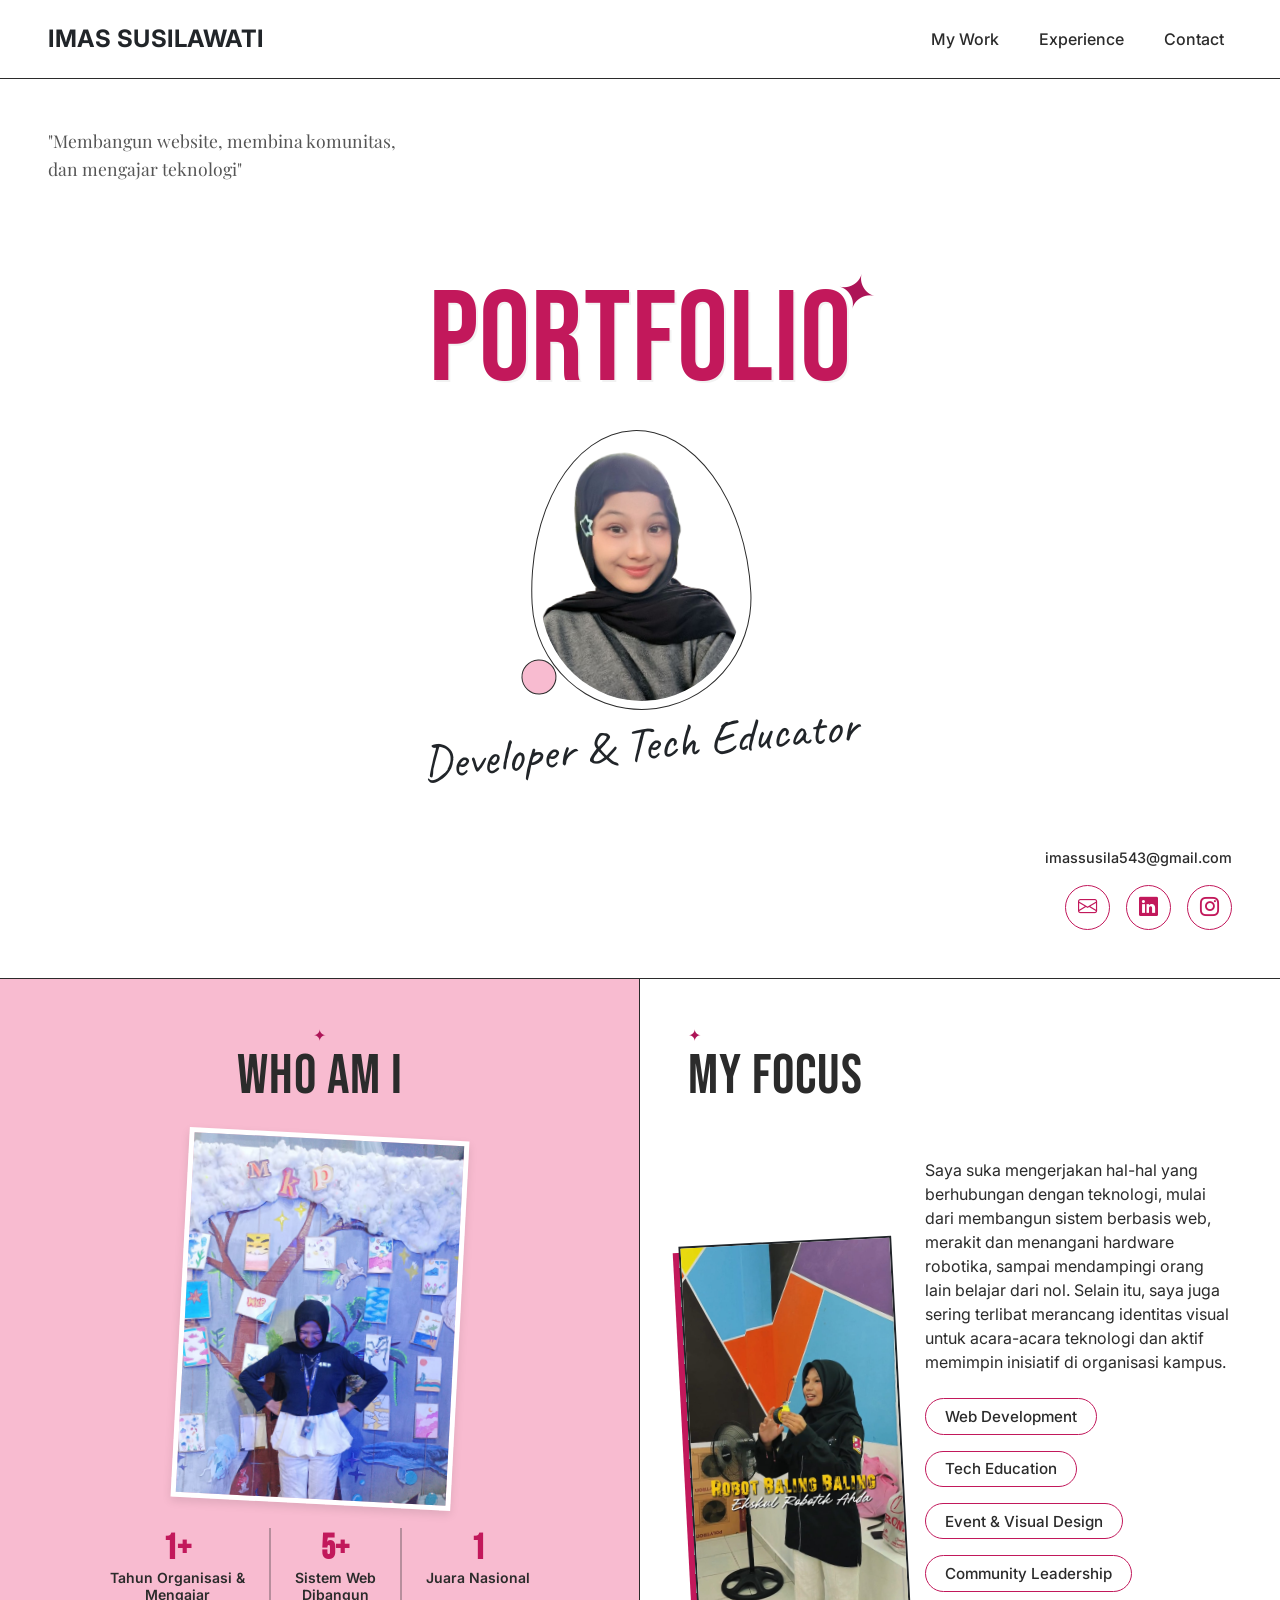
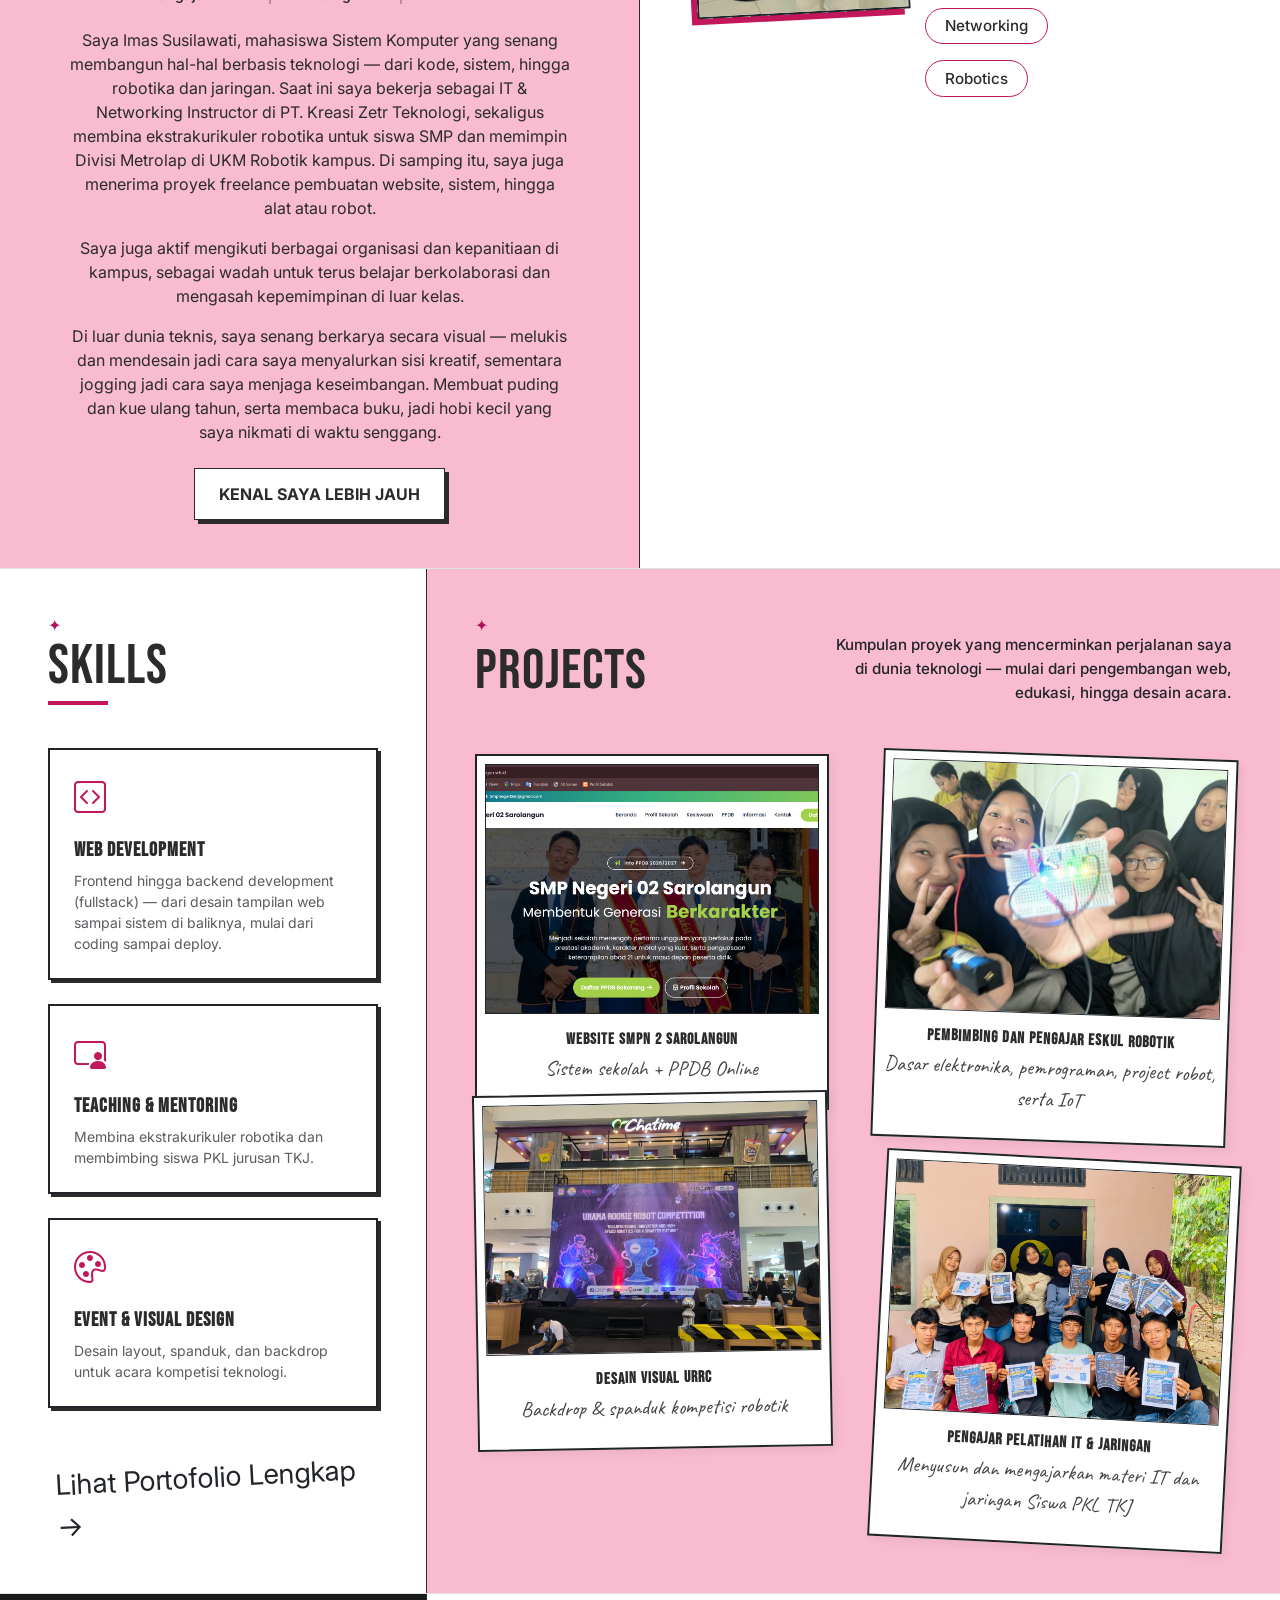
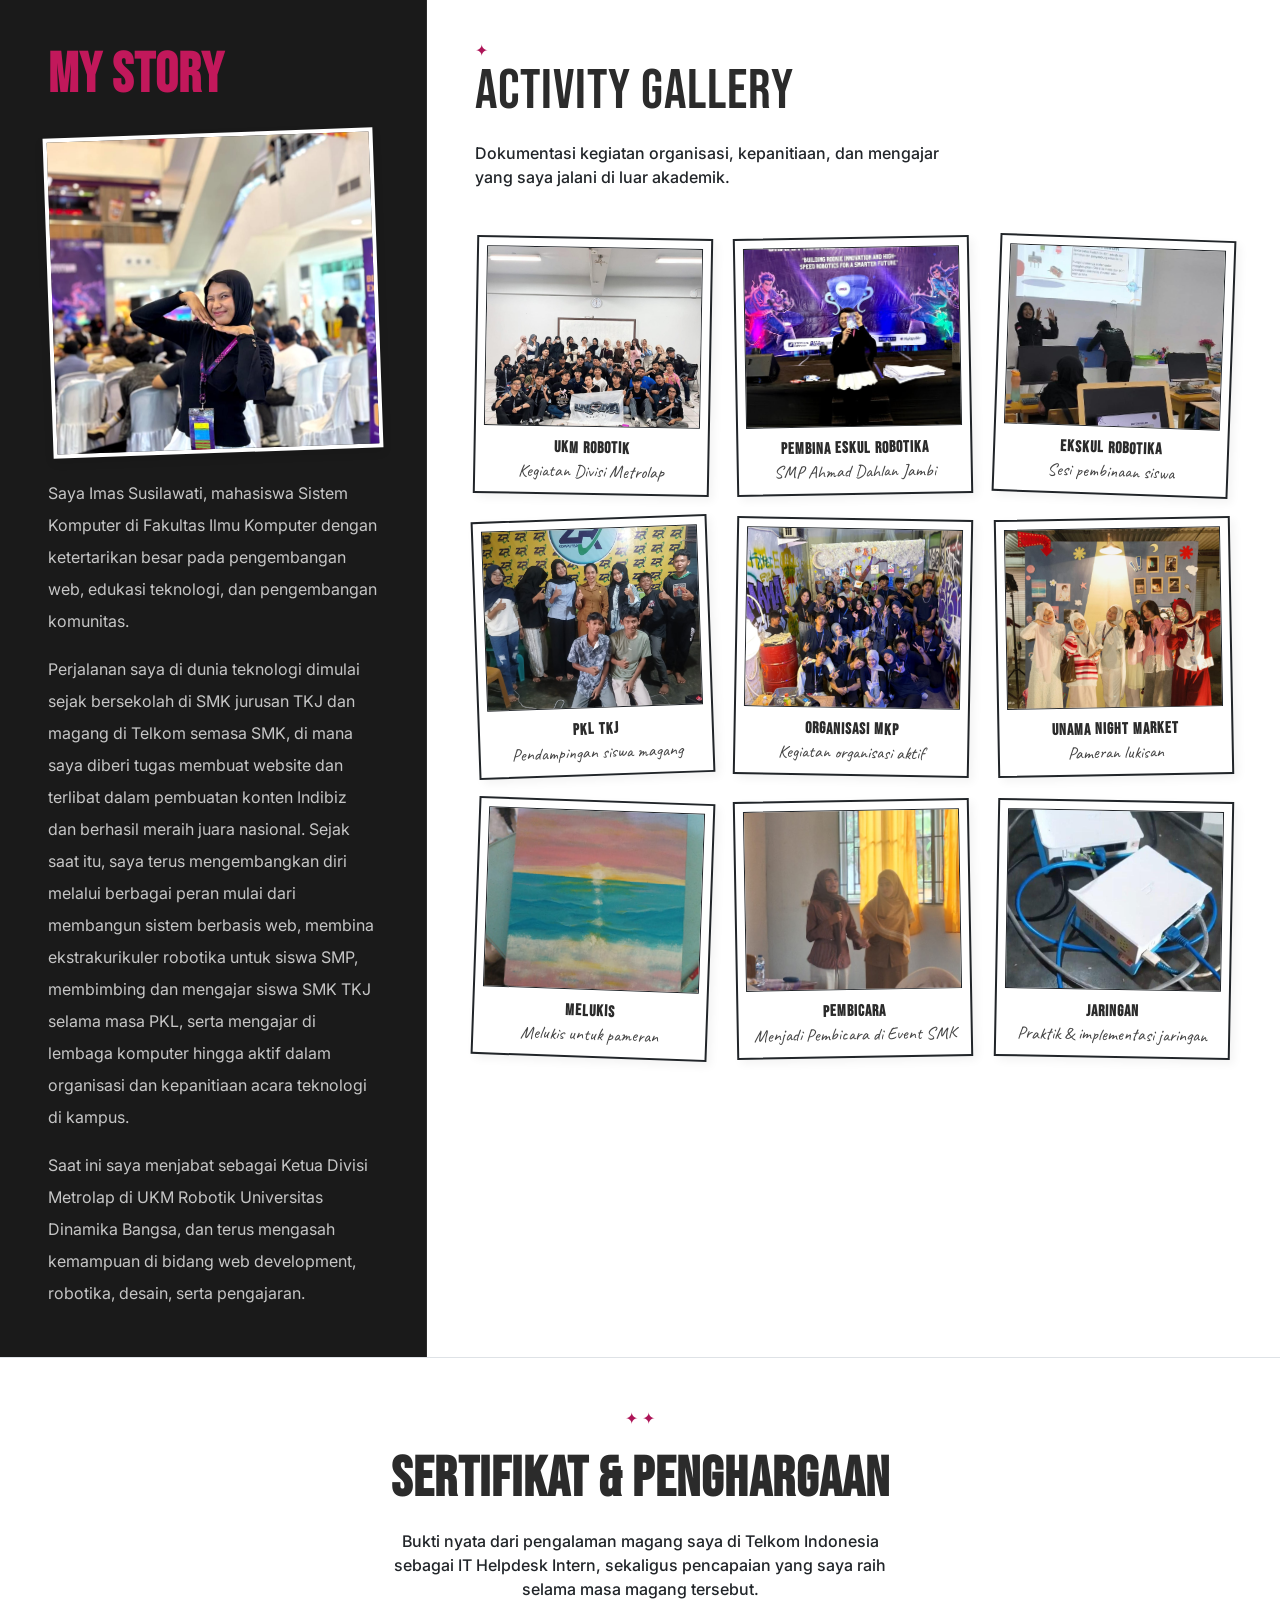
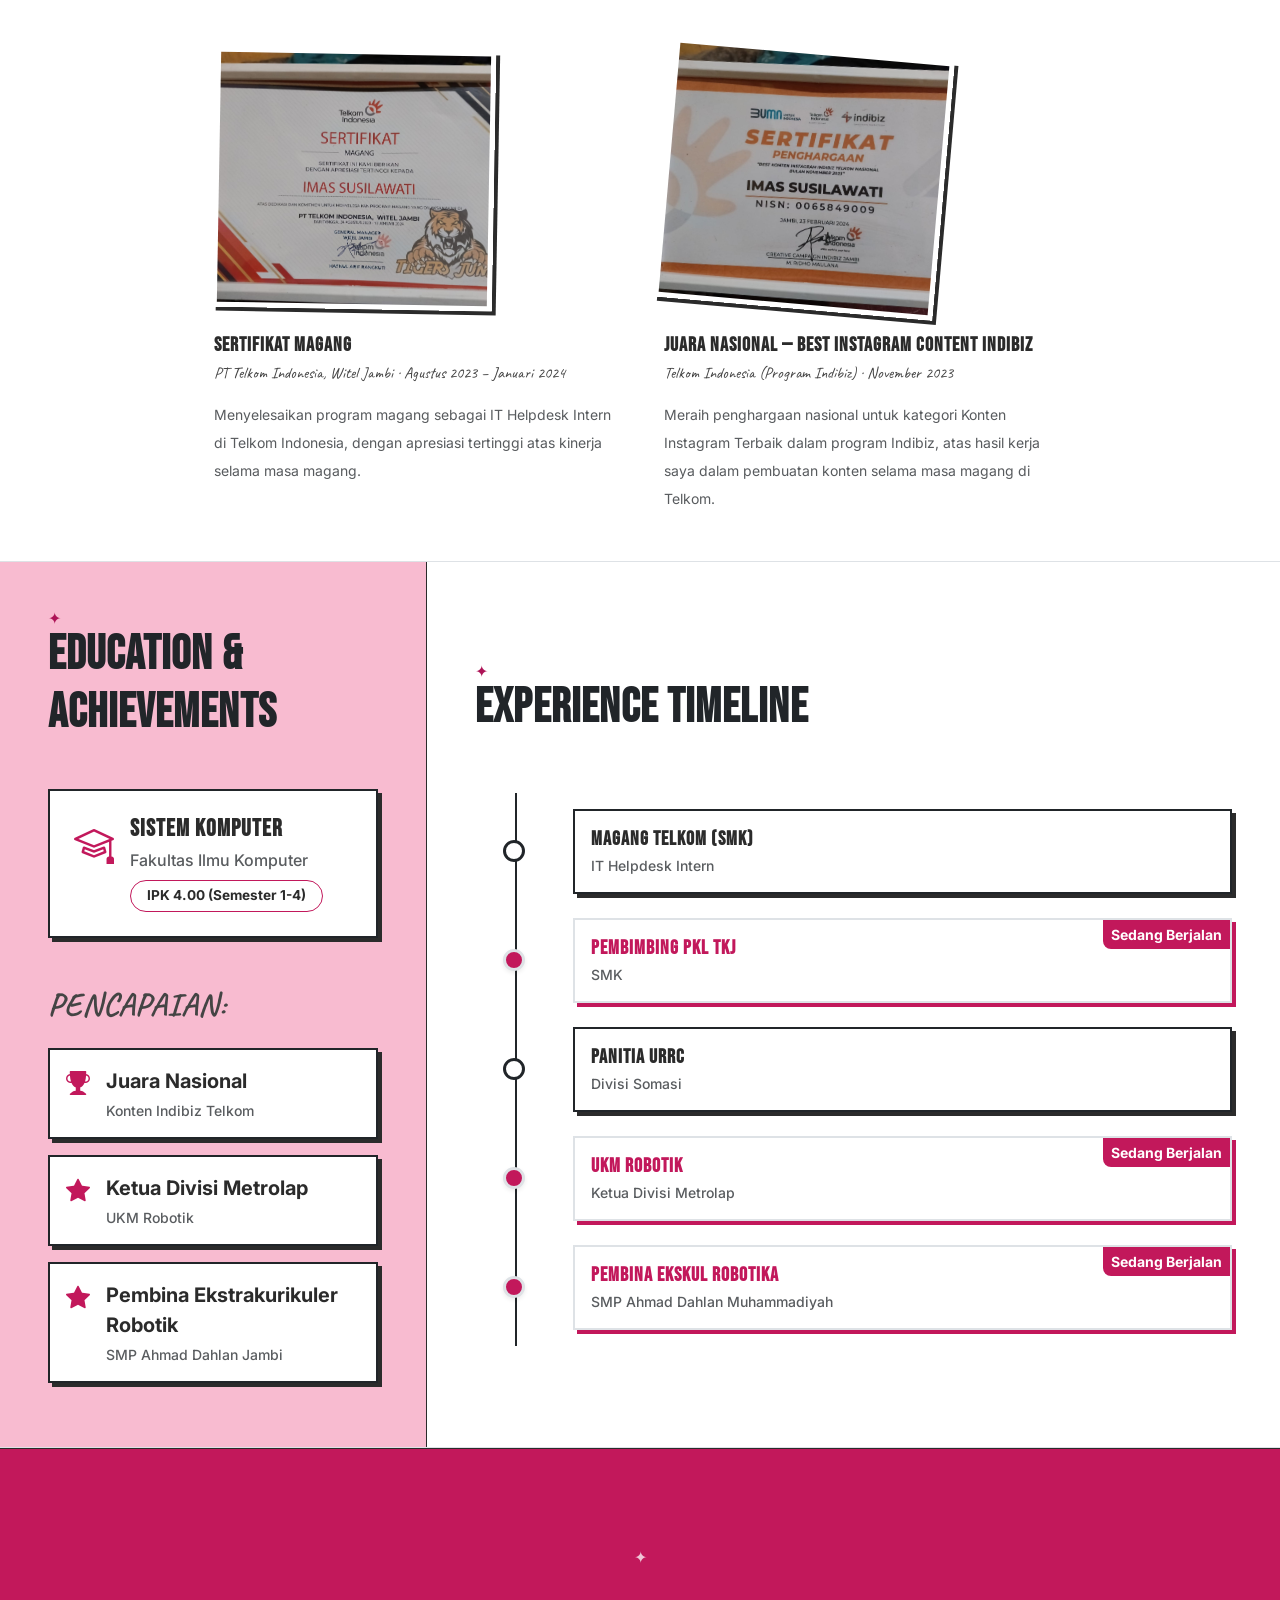
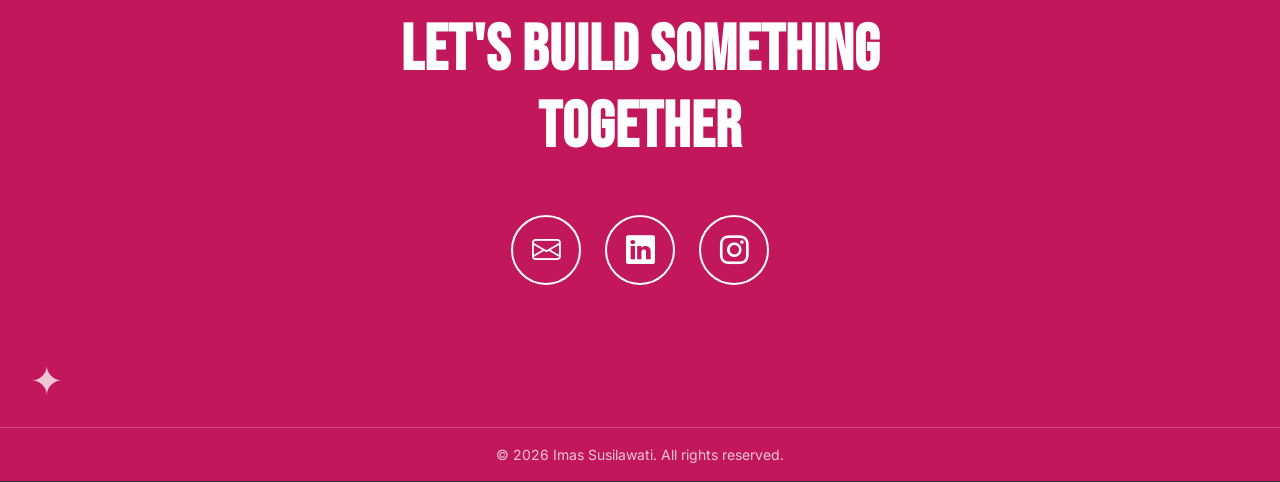
==== index.html @ d46ac74e "Move index.html to repo root for GitHub Pages" ====
<!DOCTYPE html>
<html lang="id">
<head>
    <meta charset="UTF-8">
    <meta name="viewport" content="width=device-width, initial-scale=1.0">
    <title>Imas Susilawati - Portfolio</title>
    <!-- Google Fonts -->
    <link rel="preconnect" href="https://fonts.googleapis.com">
    <link rel="preconnect" href="https://fonts.gstatic.com" crossorigin>
    <link href="https://fonts.googleapis.com/css2?family=Bebas+Neue&family=Inter:wght@400;500;600;700&family=Playfair+Display:ital@1&family=Caveat:wght@700&display=swap" rel="stylesheet">
    <!-- Bootstrap 5 CSS -->
    <link href="https://cdn.jsdelivr.net/npm/bootstrap@5.3.2/dist/css/bootstrap.min.css" rel="stylesheet">
    <!-- Bootstrap Icons -->
    <link rel="stylesheet" href="https://cdn.jsdelivr.net/npm/bootstrap-icons@1.11.1/font/bootstrap-icons.css">
    <!-- Custom CSS -->
    <link rel="stylesheet" href="css/style.css">
</head>
<body data-bs-spy="scroll" data-bs-target="#mainNavbar" data-bs-smooth-scroll="true" tabindex="0">

    <!-- Sticky Navbar -->
    <nav id="mainNavbar" class="navbar navbar-expand-lg sticky-top custom-navbar">
        <div class="container-fluid px-4 px-md-5">
            <a class="navbar-brand fw-bold text-dark fs-4" href="#">IMAS SUSILAWATI</a>
            <button class="navbar-toggler" type="button" data-bs-toggle="collapse" data-bs-target="#navbarNav" aria-controls="navbarNav" aria-expanded="false" aria-label="Toggle navigation">
                <span class="navbar-toggler-icon"></span>
            </button>
            <div class="collapse navbar-collapse" id="navbarNav">
                <ul class="navbar-nav ms-auto">
                    <li class="nav-item">
                        <a class="nav-link" href="#my-work">My Work</a>
                    </li>
                    <li class="nav-item">
                        <a class="nav-link" href="#experience">Experience</a>
                    </li>
                    <li class="nav-item">
                        <a class="nav-link" href="#contact">Contact</a>
                    </li>
                </ul>
            </div>
        </div>
    </nav>

    <!-- Hero Section -->
    <section id="hero" class="hero-section bg-white d-flex align-items-center justify-content-center position-relative min-vh-100">
        
        <!-- Top Left Tagline -->
        <div class="position-absolute top-0 start-0 p-4 p-md-5 hero-tagline-container">
            <p class="hero-tagline text-muted m-0">"Membangun website, membina komunitas,<br>dan mengajar teknologi"</p>
        </div>
        
        <!-- Center Content -->
        <div class="container text-center hero-center-content z-2">
            <div class="position-relative d-inline-block">
                <h1 class="hero-title mb-0">PORTFOLIO</h1>
                <span class="spark-decoration title-spark">✦</span>
            </div>
            
            <div class="profile-wrapper mt-4 mb-2 mx-auto position-relative">
                <img src="images/profil.png" alt="Imas Susilawati" class="profile-img">
                <!-- Small decoration around photo -->
                <div class="profile-decoration"></div>
            </div>
            
            <div class="signature-text text-dark">Developer & Tech Educator</div>
        </div>
        
        <!-- Bottom Right Contacts -->
        <div class="position-absolute bottom-0 end-0 p-4 p-md-5 text-end z-2 hero-contact-container">
            <div class="contact-small-text mb-3">imassusila543@gmail.com</div>
            <div class="social-icons d-flex justify-content-end gap-3">
                <a href="https://mail.google.com/mail/?view=cm&fs=1&to=imassusila543@gmail.com" target="_blank" rel="noopener noreferrer" class="social-icon" title="Email"><i class="bi bi-envelope"></i></a>
                <a href="https://www.linkedin.com/in/imas-susilawati" target="_blank" rel="noopener noreferrer" class="social-icon" title="LinkedIn"><i class="bi bi-linkedin"></i></a>
                <a href="https://www.instagram.com/imas.sila?stkn=dXpha2s4cDh4dDR0" target="_blank" rel="noopener noreferrer" class="social-icon" title="Instagram"><i class="bi bi-instagram"></i></a>
            </div>
        </div>

    </section>

    <!-- ABOUT SECTION (Who Am I & My Focus) -->
    <section id="about" class="about-section container-fluid p-0 border-bottom">
        <div class="row g-0 h-100">
            <!-- Left Column: WHO AM I -->
            <div class="col-lg-6 about-col-left position-relative border-end-lg p-4 p-md-5 d-flex flex-column justify-content-start align-items-center text-center">
                <span class="spark-decoration top-left">✦</span>
                
                <h2 class="mb-4 display-4">WHO AM I</h2>
                
                <div class="polaroid-wrapper mb-4">
                    <img src="img/who i.jpeg" alt="Who Am I" class="img-fluid border border-5 border-white polaroid-photo">
                </div>
                
                <div class="stats-row d-flex justify-content-center gap-3 gap-md-4 mb-4">
                    <div class="stat-item">
                        <div class="fw-bold fs-3 stat-number">1+</div>
                        <div class="small fw-semibold">Tahun Organisasi &<br>Mengajar</div>
                    </div>
                    <div class="stat-divider border-start border-dark border-2"></div>
                    <div class="stat-item">
                        <div class="fw-bold fs-3 stat-number">5+</div>
                        <div class="small fw-semibold">Sistem Web<br>Dibangun</div>
                    </div>
                    <div class="stat-divider border-start border-dark border-2"></div>
                    <div class="stat-item">
                        <div class="fw-bold fs-3 stat-number">1</div>
                        <div class="small fw-semibold">Juara Nasional</div>
                    </div>
                </div>
                
                <p class="mb-3 max-w-text">Saya Imas Susilawati, mahasiswa Sistem Komputer yang senang membangun hal-hal berbasis teknologi — dari kode, sistem, hingga robotika dan jaringan. Saat ini saya bekerja sebagai IT & Networking Instructor di PT. Kreasi Zetr Teknologi, sekaligus membina ekstrakurikuler robotika untuk siswa SMP dan memimpin Divisi Metrolap di UKM Robotik kampus. Di samping itu, saya juga menerima proyek freelance pembuatan website, sistem, hingga alat atau robot.</p>
                <p class="mb-3 max-w-text">Saya juga aktif mengikuti berbagai organisasi dan kepanitiaan di kampus, sebagai wadah untuk terus belajar berkolaborasi dan mengasah kepemimpinan di luar kelas.</p>
                <p class="mb-4 max-w-text">Di luar dunia teknis, saya senang berkarya secara visual — melukis dan mendesain jadi cara saya menyalurkan sisi kreatif, sementara jogging jadi cara saya menjaga keseimbangan. Membuat puding dan kue ulang tahun, serta membaca buku, jadi hobi kecil yang saya nikmati di waktu senggang.</p>
                
                <a href="#experience" class="btn btn-scrapbook text-uppercase fw-bold">Kenal Saya Lebih Jauh</a>
            </div>
            
            <!-- Right Column: MY FOCUS -->
            <div class="col-lg-6 about-col-right position-relative p-4 p-md-5 bg-white d-flex flex-column justify-content-start">
                <span class="spark-decoration top-right">✦</span>
                
                <h2 class="mb-5 display-4 text-lg-start text-center">MY FOCUS</h2>
                
                <div class="row align-items-center">
                    <div class="col-md-5 mb-4 mb-md-0 text-center">
                        <img src="img/focus.jpeg" alt="My Focus" class="img-fluid border border-dark border-2 vertical-photo">
                    </div>
                    <div class="col-md-7">
                        <p class="mb-4 text-center text-md-start">Saya suka mengerjakan hal-hal yang berhubungan dengan teknologi, mulai dari membangun sistem berbasis web, merakit dan menangani hardware robotika, sampai mendampingi orang lain belajar dari nol. Selain itu, saya juga sering terlibat merancang identitas visual untuk acara-acara teknologi dan aktif memimpin inisiatif di organisasi kampus.</p>
                        
                        <div class="focus-pills d-flex flex-column gap-3">
                            <span class="badge rounded-pill focus-badge">Web Development</span>
                            <span class="badge rounded-pill focus-badge">Tech Education</span>
                            <span class="badge rounded-pill focus-badge">Event & Visual Design</span>
                            <span class="badge rounded-pill focus-badge">Community Leadership</span>
                            <span class="badge rounded-pill focus-badge">Networking</span>
                            <span class="badge rounded-pill focus-badge">Robotics</span>
                        </div>
                    </div>
                </div>
            </div>
        </div>
    </section>

    <!-- Next Sections Placeholders (to ensure scrolling) -->
    <!-- SKILLS & PROJECTS SECTION -->
    <section id="my-work" class="portfolio-section container-fluid p-0 border-bottom">
        <div class="row g-0 h-100">
            <!-- Left Column: SKILLS -->
            <div class="col-lg-5 col-xl-4 skills-col position-relative border-end-lg p-4 p-md-5 d-flex flex-column justify-content-start bg-white">
                <span class="spark-decoration top-right">✦</span>
                
                <h2 class="mb-5 display-4 position-relative d-inline-block title-underline">SKILLS</h2>
                
                <div class="skills-cards-container d-flex flex-column gap-4">
                    <!-- Skill 1 -->
                    <div class="skill-card border border-2 border-dark p-3 p-md-4 position-relative bg-white">
                        <div class="skill-icon-wrapper mb-3 text-primary-custom">
                            <i class="bi bi-code-square fs-2"></i>
                        </div>
                        <h4 class="mb-2 fw-bold fs-5">WEB DEVELOPMENT</h4>
                        <p class="mb-0 text-muted small">Frontend hingga backend development (fullstack) — dari desain tampilan web sampai sistem di baliknya, mulai dari coding sampai deploy.</p>
                    </div>
                    
                    <!-- Skill 2 -->
                    <div class="skill-card border border-2 border-dark p-3 p-md-4 position-relative bg-white">
                        <div class="skill-icon-wrapper mb-3 text-primary-custom">
                            <i class="bi bi-person-video3 fs-2"></i>
                        </div>
                        <h4 class="mb-2 fw-bold fs-5">TEACHING & MENTORING</h4>
                        <p class="mb-0 text-muted small">Membina ekstrakurikuler robotika dan membimbing siswa PKL jurusan TKJ.</p>
                    </div>
                    
                    <!-- Skill 3 -->
                    <div class="skill-card border border-2 border-dark p-3 p-md-4 position-relative bg-white">
                        <div class="skill-icon-wrapper mb-3 text-primary-custom">
                            <i class="bi bi-palette fs-2"></i>
                        </div>
                        <h4 class="mb-2 fw-bold fs-5">EVENT & VISUAL DESIGN</h4>
                        <p class="mb-0 text-muted small">Desain layout, spanduk, dan backdrop untuk acara kompetisi teknologi.</p>
                    </div>
                </div>
                
                <div class="mt-5 text-center text-lg-start">
                    <span class="script-font text-dark fs-3 ms-lg-2 signature-text-small" style="transform: rotate(-3deg); display: inline-block;">Lihat Portofolio Lengkap &rarr;</span>
                </div>
            </div>
            
            <!-- Right Column: PROJECTS -->
            <div class="col-lg-7 col-xl-8 projects-col position-relative p-4 p-md-5 d-flex flex-column justify-content-start">
                <span class="spark-decoration top-right">✦</span>
                
                <div class="d-flex flex-column flex-md-row justify-content-between align-items-md-end mb-5">
                    <h2 class="mb-3 mb-md-0 display-4">PROJECTS</h2>
                    <p class="text-md-end mb-0 max-w-text-small text-dark fw-medium">Kumpulan proyek yang mencerminkan perjalanan saya di dunia teknologi — mulai dari pengembangan web, edukasi, hingga desain acara.</p>
                </div>
                
                <div class="row g-4 g-lg-5 masonry-row">
                    <!-- Project 1 -->
                    <div class="col-md-6">
                        <div class="project-polaroid bg-white border border-2 border-dark p-2 pb-4 text-center">
                            <img src="img/web smp.png" alt="Website SMPN 2" class="img-fluid border border-dark border-1 mb-3 object-fit-cover" style="height: 250px; width: 100%;">
                            <h5 class="fw-bold mb-1 fs-6">Website SMPN 2 Sarolangun</h5>
                            <p class="small text-muted mb-0 font-script-caption">Sistem sekolah + PPDB Online</p>
                        </div>
                    </div>
                    <!-- Project 2 -->
                    <div class="col-md-6 mt-md-5"> <!-- offset second column for masonry feel -->
                        <div class="project-polaroid bg-white border border-2 border-dark p-2 pb-4 text-center project-rotate-1">
                            <img src="img/ahda robotik.jpeg" alt="Kurikulum Robotika" class="img-fluid border border-dark border-1 mb-3 object-fit-cover" style="height: 250px; width: 100%;">
                            <h5 class="fw-bold mb-1 fs-6">Pembimbing dan Pengajar Eskul Robotik</h5>
                            <p class="small text-muted mb-0 font-script-caption">Dasar elektronika, pemrograman, project robot, serta IoT</p>
                        </div>
                    </div>
                    <!-- Project 3 -->
                    <div class="col-md-6 mt-md-n4">
                        <div class="project-polaroid bg-white border border-2 border-dark p-2 pb-4 text-center project-rotate-2">
                            <img src="img/backdrop.jpeg" alt="Desain Visual URRC" class="img-fluid border border-dark border-1 mb-3 object-fit-cover" style="height: 250px; width: 100%;">
                            <h5 class="fw-bold mb-1 fs-6">Desain Visual URRC</h5>
                            <p class="small text-muted mb-0 font-script-caption">Backdrop & spanduk kompetisi robotik</p>
                        </div>
                    </div>
                    <!-- Project 4 -->
                    <div class="col-md-6 mt-md-3">
                        <div class="project-polaroid bg-white border border-2 border-dark p-2 pb-4 text-center project-rotate-3">
                            <img src="img/PKL.jpeg" alt="Pelatihan IT & Jaringan" class="img-fluid border border-dark border-1 mb-3 object-fit-cover" style="height: 250px; width: 100%;">
                            <h5 class="fw-bold mb-1 fs-6">PENGAJAR PELATIHAN IT & JARINGAN</h5>
                            <p class="small text-muted mb-0 font-script-caption">Menyusun dan mengajarkan materi IT dan jaringan Siswa PKL TKJ</p>
                        </div>
                    </div>
                </div>
            </div>
        </div>
    </section>
    <!-- EXPERIENCE SECTION -->
    <section id="experience" class="experience-section container-fluid p-0 border-bottom">
        <div class="row g-0 h-100">
            <!-- Left Column: MY STORY -->
            <div class="col-lg-5 col-xl-4 story-col position-relative border-end-lg p-4 p-md-5 d-flex flex-column justify-content-start text-white" style="background-color: #1a1a1a;">
                <h2 class="mb-4 display-4 text-primary-custom fw-bold">MY STORY</h2>
                
                <div class="story-img-wrapper mb-4 polaroid-photo" style="transform: rotate(-2deg);">
                    <img src="img/story.jpeg" alt="My Story Profile" class="img-fluid border border-4 border-white object-fit-cover w-100" style="height: 320px;">
                </div>
                
                <p class="mb-3 max-w-text fs-6 opacity-75 lh-lg">Saya Imas Susilawati, mahasiswa Sistem Komputer di Fakultas Ilmu Komputer dengan ketertarikan besar pada pengembangan web, edukasi teknologi, dan pengembangan komunitas.</p>
                <p class="mb-3 max-w-text fs-6 opacity-75 lh-lg">Perjalanan saya di dunia teknologi dimulai sejak bersekolah di SMK jurusan TKJ dan magang di Telkom semasa SMK, di mana saya diberi tugas membuat website dan terlibat dalam pembuatan konten Indibiz dan berhasil meraih juara nasional. Sejak saat itu, saya terus mengembangkan diri melalui berbagai peran mulai dari membangun sistem berbasis web, membina ekstrakurikuler robotika untuk siswa SMP, membimbing dan mengajar siswa SMK TKJ selama masa PKL, serta mengajar di lembaga komputer hingga aktif dalam organisasi dan kepanitiaan acara teknologi di kampus.</p>
                <p class="mb-0 max-w-text fs-6 opacity-75 lh-lg">Saat ini saya menjabat sebagai Ketua Divisi Metrolap di UKM Robotik Universitas Dinamika Bangsa, dan terus mengasah kemampuan di bidang web development, robotika, desain, serta pengajaran.</p>
            </div>
            
            <!-- Right Column: ACTIVITY GALLERY -->
            <div class="col-lg-7 col-xl-8 gallery-col position-relative p-4 p-md-5 d-flex flex-column justify-content-start bg-white">
                <span class="spark-decoration top-right">✦</span>
                
                <div class="d-flex flex-column mb-5">
                    <h2 class="mb-3 display-4">ACTIVITY GALLERY</h2>
                    <p class="mb-0 text-dark fw-medium fs-6 max-w-text">Dokumentasi kegiatan organisasi, kepanitiaan, dan mengajar yang saya jalani di luar akademik.</p>
                </div>
                
                <!-- 2x3 Grid (row of 2 on small, 3 on large) -->
                <div class="row g-3 g-md-4 gallery-grid">
                    <div class="col-6 col-md-4">
                        <div class="gallery-item bg-white p-2 border border-2 border-dark text-center h-100 d-flex flex-column project-polaroid" style="transform: rotate(1deg);">
                            <img src="img/robotik.jpeg" alt="UKM Robotik" class="img-fluid border border-1 border-dark mb-2 flex-grow-1 object-fit-cover" style="height: 180px;">
                            <h6 class="fw-bold mb-0 fs-6 mt-1">UKM Robotik</h6>
                            <small class="text-muted font-script-caption" style="font-size: 1.1rem;">Kegiatan Divisi Metrolap</small>
                        </div>
                    </div>
                    <div class="col-6 col-md-4">
                        <div class="gallery-item bg-white p-2 border border-2 border-dark text-center h-100 d-flex flex-column project-polaroid" style="transform: rotate(-1deg);">
                            <img src="img/urrc.jpeg" alt="URRC" class="img-fluid border border-1 border-dark mb-2 flex-grow-1 object-fit-cover" style="height: 180px;">
                            <h6 class="fw-bold mb-0 fs-6 mt-1">Pembina Eskul Robotika</h6>
                            <small class="text-muted font-script-caption" style="font-size: 1.1rem;">SMP Ahmad Dahlan Jambi</small>
                        </div>
                    </div>
                    <div class="col-6 col-md-4">
                        <div class="gallery-item bg-white p-2 border border-2 border-dark text-center h-100 d-flex flex-column project-polaroid" style="transform: rotate(2deg);">
                            <img src="img/ahda.jpeg" alt="Ekskul Robotika" class="img-fluid border border-1 border-dark mb-2 flex-grow-1 object-fit-cover" style="height: 180px;">
                            <h6 class="fw-bold mb-0 fs-6 mt-1">Ekskul Robotika</h6>
                            <small class="text-muted font-script-caption" style="font-size: 1.1rem;">Sesi pembinaan siswa</small>
                        </div>
                    </div>
                    <div class="col-6 col-md-4">
                        <div class="gallery-item bg-white p-2 border border-2 border-dark text-center h-100 d-flex flex-column project-polaroid" style="transform: rotate(-2deg);">
                            <img src="img/ZR.jpeg" alt="PKL TKJ" class="img-fluid border border-1 border-dark mb-2 flex-grow-1 object-fit-cover" style="height: 180px;">
                            <h6 class="fw-bold mb-0 fs-6 mt-1">PKL TKJ</h6>
                            <small class="text-muted font-script-caption" style="font-size: 1.1rem;">Pendampingan siswa magang</small>
                        </div>
                    </div>
                    <div class="col-6 col-md-4">
                        <div class="gallery-item bg-white p-2 border border-2 border-dark text-center h-100 d-flex flex-column project-polaroid" style="transform: rotate(1deg);">
                            <img src="img/mkp.jpeg" alt="Organisasi MKP" class="img-fluid border border-1 border-dark mb-2 flex-grow-1 object-fit-cover" style="height: 180px;">
                            <h6 class="fw-bold mb-0 fs-6 mt-1">Organisasi MKP</h6>
                            <small class="text-muted font-script-caption" style="font-size: 1.1rem;">Kegiatan organisasi aktif</small>
                        </div>
                    </div>
                    <div class="col-6 col-md-4">
                        <div class="gallery-item bg-white p-2 border border-2 border-dark text-center h-100 d-flex flex-column project-polaroid" style="transform: rotate(-1deg);">
                            <img src="img/unm.jpeg" alt="Unama Night Market" class="img-fluid border border-1 border-dark mb-2 flex-grow-1 object-fit-cover" style="height: 180px;">
                            <h6 class="fw-bold mb-0 fs-6 mt-1">Unama Night Market</h6>
                            <small class="text-muted font-script-caption" style="font-size: 1.1rem;">Pameran lukisan</small>
                        </div>
                    </div>
                    <div class="col-6 col-md-4">
                        <div class="gallery-item bg-white p-2 border border-2 border-dark text-center h-100 d-flex flex-column project-polaroid" style="transform: rotate(2deg);">
                            <img src="img/melukis.jpeg" alt="Melukis" class="img-fluid border border-1 border-dark mb-2 flex-grow-1 object-fit-cover" style="height: 180px;">
                            <h6 class="fw-bold mb-0 fs-6 mt-1">Melukis</h6>
                            <small class="text-muted font-script-caption" style="font-size: 1.1rem;">Melukis untuk pameran</small>
                        </div>
                    </div>
                    <div class="col-6 col-md-4">
                        <div class="gallery-item bg-white p-2 border border-2 border-dark text-center h-100 d-flex flex-column project-polaroid" style="transform: rotate(-1deg);">
                            <img src="img/pemateri.jpeg" alt="Pemateri SMK" class="img-fluid border border-1 border-dark mb-2 flex-grow-1 object-fit-cover" style="height: 180px;">
                            <h6 class="fw-bold mb-0 fs-6 mt-1">Pembicara</h6>
                            <small class="text-muted font-script-caption" style="font-size: 1.1rem;">Menjadi Pembicara di Event SMK</small>
                        </div>
                    </div>
                    <div class="col-6 col-md-4">
                        <div class="gallery-item bg-white p-2 border border-2 border-dark text-center h-100 d-flex flex-column project-polaroid" style="transform: rotate(1deg);">
                            <img src="img/jaringan.jpeg" alt="Jaringan" class="img-fluid border border-1 border-dark mb-2 flex-grow-1 object-fit-cover" style="height: 180px;">
                            <h6 class="fw-bold mb-0 fs-6 mt-1">Jaringan</h6>
                            <small class="text-muted font-script-caption" style="font-size: 1.1rem;">Praktik & implementasi jaringan</small>
                        </div>
                    </div>
                </div>
            </div>
        </div>
    </section>
    
    <!-- SERTIFIKAT & PENGHARGAAN SECTION -->
    <section id="certificates" class="certificates-section container-fluid p-4 p-md-5 bg-white border-bottom position-relative text-center">
        <span class="spark-decoration top-left">✦</span>
        <span class="spark-decoration top-right">✦</span>
        
        <h2 class="mb-3 display-4 fw-bold mt-3">SERTIFIKAT & PENGHARGAAN</h2>
        <p class="mb-5 mx-auto max-w-text text-dark fw-medium fs-6">Bukti nyata dari pengalaman magang saya di Telkom Indonesia sebagai IT Helpdesk Intern, sekaligus pencapaian yang saya raih selama masa magang tersebut.</p>
        
        <div class="row justify-content-center g-4 g-lg-5 mx-auto text-start" style="max-width: 900px;">
            <!-- Card 1 -->
            <div class="col-md-6">
                <div class="polaroid-wrapper mb-4 d-inline-block w-100" style="transform: rotate(-2deg);">
                    <img src="img/telkom.jpeg" alt="Sertifikat Magang" class="img-fluid border border-5 border-white polaroid-photo scrapbook-shadow object-fit-cover w-100" style="height: 260px;">
                </div>
                <h5 class="fw-bold mb-1 fs-5">Sertifikat Magang</h5>
                <p class="small text-muted font-script-caption mb-3" style="font-size: 1rem;">PT Telkom Indonesia, Witel Jambi &middot; Agustus 2023 – Januari 2024</p>
                <p class="text-dark opacity-75 small lh-lg mb-0">Menyelesaikan program magang sebagai IT Helpdesk Intern di Telkom Indonesia, dengan apresiasi tertinggi atas kinerja selama masa magang.</p>
            </div>
            
            <!-- Card 2 -->
            <div class="col-md-6">
                <div class="polaroid-wrapper mb-4 d-inline-block w-100 mt-4 mt-md-0" style="transform: rotate(2deg);">
                    <img src="img/indibidz.jpeg" alt="Juara Nasional Indibiz" class="img-fluid border border-5 border-white polaroid-photo scrapbook-shadow object-fit-cover w-100" style="height: 260px;">
                </div>
                <h5 class="fw-bold mb-1 fs-5">Juara Nasional — Best Instagram Content Indibiz</h5>
                <p class="small text-muted font-script-caption mb-3" style="font-size: 1rem;">Telkom Indonesia (Program Indibiz) &middot; November 2023</p>
                <p class="text-dark opacity-75 small lh-lg mb-0">Meraih penghargaan nasional untuk kategori Konten Instagram Terbaik dalam program Indibiz, atas hasil kerja saya dalam pembuatan konten selama masa magang di Telkom.</p>
            </div>
        </div>
    </section>
    
    <!-- EDU & TIMELINE SECTION -->
    <section id="edu-timeline" class="edu-timeline-section container-fluid p-0 border-bottom">
        <div class="row g-0 h-100">
            <!-- Left Column: EDUCATION & ACHIEVEMENTS -->
            <div class="col-lg-5 col-xl-4 position-relative border-end-lg p-4 p-md-5 d-flex flex-column justify-content-center bg-accent-custom" style="background-color: var(--accent-color);">
                <span class="spark-decoration top-right">✦</span>
                
                <h2 class="mb-5 display-5 fw-bold text-dark pe-4">EDUCATION &<br>ACHIEVEMENTS</h2>
                
                <div class="edu-card border border-2 border-dark p-4 bg-white mb-5 scrapbook-shadow transition-all hover-lift">
                    <div class="d-flex align-items-start gap-3">
                        <i class="bi bi-mortarboard fs-1 text-primary-custom"></i>
                        <div>
                            <h4 class="fw-bold mb-1">Sistem Komputer</h4>
                            <p class="mb-2 fw-medium text-muted">Fakultas Ilmu Komputer</p>
                            <span class="badge rounded-pill focus-badge fw-bold px-3 py-2 bg-white" style="font-size: 0.85rem;">IPK 4.00 (Semester 1-4)</span>
                        </div>
                    </div>
                </div>
                
                <div class="achievements-list">
                    <h5 class="fw-bold mb-4 font-script-caption fs-2">Pencapaian:</h5>
                    <ul class="list-unstyled d-flex flex-column gap-3">
                        <li class="d-flex align-items-start gap-3 bg-white p-3 border border-2 border-dark scrapbook-shadow hover-lift transition-all">
                            <i class="bi bi-trophy-fill text-primary-custom fs-4"></i>
                            <div>
                                <span class="fw-bold fs-5">Juara Nasional</span>
                                <div class="small text-muted fw-medium mt-1">Konten Indibiz Telkom</div>
                            </div>
                        </li>
                        <li class="d-flex align-items-start gap-3 bg-white p-3 border border-2 border-dark scrapbook-shadow hover-lift transition-all">
                            <i class="bi bi-star-fill text-primary-custom fs-4"></i>
                            <div>
                                <span class="fw-bold fs-5">Ketua Divisi Metrolap</span>
                                <div class="small text-muted fw-medium mt-1">UKM Robotik</div>
                            </div>
                        </li>
                        <li class="d-flex align-items-start gap-3 bg-white p-3 border border-2 border-dark scrapbook-shadow hover-lift transition-all">
                            <i class="bi bi-star-fill text-primary-custom fs-4"></i>
                            <div>
                                <span class="fw-bold fs-5">Pembina Ekstrakurikuler Robotik</span>
                                <div class="small text-muted fw-medium mt-1">SMP Ahmad Dahlan Jambi</div>
                            </div>
                        </li>
                    </ul>
                </div>
            </div>
            
            <!-- Right Column: TIMELINE -->
            <div class="col-lg-7 col-xl-8 position-relative p-4 p-md-5 bg-white d-flex flex-column justify-content-center">
                <span class="spark-decoration top-right">✦</span>
                
                <h2 class="mb-5 display-5 fw-bold text-dark">EXPERIENCE TIMELINE</h2>
                
                <div class="timeline-container position-relative ms-2 ms-md-4 mt-2 py-3">
                    <!-- Timeline Line -->
                    <div class="timeline-line position-absolute top-0 bottom-0 start-0 border-start border-2 border-dark ms-2 ms-md-3" style="left: 0; z-index: 1;"></div>
                    
                    <div class="d-flex flex-column gap-4 position-relative z-2">
                        <!-- Item 1 -->
                        <div class="timeline-item position-relative d-flex align-items-center">
                            <div class="timeline-dot bg-white border border-3 border-dark rounded-circle ms-0 ms-md-1" style="width: 22px; height: 22px; min-width: 22px;"></div>
                            <div class="timeline-content ms-4 ms-md-5 border border-2 border-dark p-3 bg-white w-100 scrapbook-shadow hover-lift transition-all">
                                <h5 class="fw-bold mb-1">Magang Telkom (SMK)</h5>
                                <p class="mb-0 text-muted small fw-medium">IT Helpdesk Intern</p>
                            </div>
                        </div>
                        
                        <!-- Item 2 -->
                        <div class="timeline-item position-relative d-flex align-items-center">
                            <div class="timeline-dot bg-primary-custom border border-3 border-primary-custom rounded-circle ms-0 ms-md-1 shadow-sm" style="width: 22px; height: 22px; min-width: 22px;"></div>
                            <div class="timeline-content ms-4 ms-md-5 border border-2 border-primary-custom p-3 bg-white w-100 scrapbook-shadow-pink hover-lift transition-all position-relative overflow-hidden">
                                <div class="position-absolute top-0 end-0 bg-primary-custom text-white small px-2 py-1 fw-bold" style="border-bottom-left-radius: 8px;">Sedang Berjalan</div>
                                <h5 class="fw-bold mb-1 mt-2 mt-md-0 text-primary-custom">Pembimbing PKL TKJ</h5>
                                <p class="mb-0 text-muted small fw-medium">SMK</p>
                            </div>
                        </div>
                        
                        <!-- Item 3 -->
                        <div class="timeline-item position-relative d-flex align-items-center">
                            <div class="timeline-dot bg-white border border-3 border-dark rounded-circle ms-0 ms-md-1" style="width: 22px; height: 22px; min-width: 22px;"></div>
                            <div class="timeline-content ms-4 ms-md-5 border border-2 border-dark p-3 bg-white w-100 scrapbook-shadow hover-lift transition-all">
                                <h5 class="fw-bold mb-1">Panitia URRC</h5>
                                <p class="mb-0 text-muted small fw-medium">Divisi Somasi</p>
                            </div>
                        </div>
                        
                        <!-- Item 4 -->
                        <div class="timeline-item position-relative d-flex align-items-center">
                            <div class="timeline-dot bg-primary-custom border border-3 border-primary-custom rounded-circle ms-0 ms-md-1 shadow-sm" style="width: 22px; height: 22px; min-width: 22px;"></div>
                            <div class="timeline-content ms-4 ms-md-5 border border-2 border-primary-custom p-3 bg-white w-100 scrapbook-shadow-pink hover-lift transition-all position-relative overflow-hidden">
                                <div class="position-absolute top-0 end-0 bg-primary-custom text-white small px-2 py-1 fw-bold" style="border-bottom-left-radius: 8px;">Sedang Berjalan</div>
                                <h5 class="fw-bold mb-1 mt-2 mt-md-0 text-primary-custom">UKM Robotik</h5>
                                <p class="mb-0 text-muted small fw-medium">Ketua Divisi Metrolap</p>
                            </div>
                        </div>
                        
                        <!-- Item 5 -->
                        <div class="timeline-item position-relative d-flex align-items-center">
                            <div class="timeline-dot bg-primary-custom border border-3 border-primary-custom rounded-circle ms-0 ms-md-1 shadow-sm" style="width: 22px; height: 22px; min-width: 22px;"></div>
                            <div class="timeline-content ms-4 ms-md-5 border border-2 border-primary-custom p-3 bg-white w-100 scrapbook-shadow-pink hover-lift transition-all position-relative overflow-hidden">
                                <div class="position-absolute top-0 end-0 bg-primary-custom text-white small px-2 py-1 fw-bold" style="border-bottom-left-radius: 8px;">Sedang Berjalan</div>
                                <h5 class="fw-bold mb-1 mt-2 mt-md-0 text-primary-custom">Pembina Ekskul Robotika</h5>
                                <p class="mb-0 text-muted small fw-medium">SMP Ahmad Dahlan Muhammadiyah</p>
                            </div>
                        </div>
                    </div>
                </div>
                
            </div>
        </div>
    </section>
    
    <!-- CONTACT SECTION (FOOTER) -->
    <section id="contact" class="contact-section position-relative bg-primary-custom text-white d-flex align-items-center justify-content-center flex-column" style="min-height: 70vh;">
        <!-- Spark Decoration -->
        <span class="spark-decoration top-right text-white opacity-75">✦</span>
        <span class="spark-decoration" style="left: 30px; bottom: 80px; position: absolute; color: white; opacity: 0.75; font-size: 2.5rem;">✦</span>
        
        <div class="container text-center py-5 mb-4">
            <h2 class="display-3 fw-bold mb-5 px-3">LET'S BUILD SOMETHING<br>TOGETHER</h2>
            
            <div class="social-icons-contact d-flex justify-content-center gap-4 mb-4">
                <a href="https://mail.google.com/mail/?view=cm&fs=1&to=imassusila543@gmail.com" target="_blank" rel="noopener noreferrer" class="social-icon-outline" title="Email"><i class="bi bi-envelope"></i></a>
                <a href="https://www.linkedin.com/in/imas-susilawati" target="_blank" rel="noopener noreferrer" class="social-icon-outline" title="LinkedIn"><i class="bi bi-linkedin"></i></a>
                <a href="https://www.instagram.com/imas.sila?stkn=dXpha2s4cDh4dDR0" target="_blank" rel="noopener noreferrer" class="social-icon-outline" title="Instagram"><i class="bi bi-instagram"></i></a>
            </div>
        </div>
        
        <div class="footer-bottom position-absolute bottom-0 w-100 text-center py-3 border-top" style="border-color: rgba(255,255,255,0.2) !important;">
            <p class="mb-0 small opacity-75">&copy; 2026 Imas Susilawati. All rights reserved.</p>
        </div>
    </section>

    <!-- Bootstrap 5 JS Bundle -->
    <script src="https://cdn.jsdelivr.net/npm/bootstrap@5.3.2/dist/js/bootstrap.bundle.min.js"></script>
    <!-- Custom JS -->
    <script src="js/script.js"></script>
</body>
</html>
---- css/style.css ----
/* DESIGN SYSTEM VARIABLES */
:root {
    --primary-color: #C2185B; /* Dusty Pink / Dark Pink */
    --accent-color: #F8BBD0; /* Blush / Light Pink */
    --text-dark: #2B2B2B; /* Charcoal */
    --accent-small: #AD1457; /* Bright Pink / Maroon */
    
    --font-heading: 'Bebas Neue', sans-serif;
    --font-body: 'Inter', sans-serif;
    --font-serif: 'Playfair Display', serif;
    --font-script: 'Caveat', cursive;
    
    --border-style: 1.5px solid var(--text-dark); /* Thin black border */
}

body {
    font-family: var(--font-body);
    color: var(--text-dark);
    background-color: #FFFFFF;
    margin: 0;
    padding: 0;
}

h1, h2, h3, h4, h5, h6 {
    font-family: var(--font-heading);
    text-transform: uppercase;
    letter-spacing: 1px;
}

/* NAVBAR STYLES */
.custom-navbar {
    background-color: #FFFFFF;
    border-bottom: var(--border-style);
    padding: 1rem 0;
}

.custom-navbar .navbar-brand {
    font-family: var(--font-body); /* Requested bold, not necessarily Bebas Neue */
    letter-spacing: 0.5px;
}

.custom-navbar .nav-link {
    color: var(--text-dark);
    font-weight: 500;
    margin-left: 1.5rem;
    transition: color 0.3s ease;
}

.custom-navbar .nav-link:hover,
.custom-navbar .nav-link.active {
    color: var(--primary-color);
}

/* SECTION STYLES */
section {
    padding: 100px 0;
    border-bottom: var(--border-style);
    position: relative;
    overflow: hidden;
}

section:nth-of-type(odd) {
    background-color: #FFFFFF;
}

section:nth-of-type(even) {
    background-color: var(--accent-color);
}

/* HERO SECTION SPECIFICS */
.hero-section {
    padding: 0;
}

.hero-tagline {
    font-family: var(--font-serif);
    font-size: 1.1rem;
    line-height: 1.6;
    color: #555 !important;
}

.hero-title {
    color: var(--primary-color);
    font-size: clamp(4rem, 10vw, 8rem);
    line-height: 1;
    text-shadow: 2px 2px 0px rgba(0,0,0,0.05);
}

/* Spark Decorations */
.spark-decoration {
    color: var(--accent-small);
    line-height: 1;
}

.title-spark {
    position: absolute;
    top: -10px;
    right: -25px;
    font-size: clamp(2rem, 4vw, 3rem);
    transform: rotate(15deg);
}

/* Profile Photo */
.profile-wrapper {
    width: 220px;
    height: 280px;
    /* Oval shape */
    border-radius: 50% 50% 50% 50% / 60% 60% 40% 40%;
    border: var(--border-style);
    padding: 8px;
    background-color: #fff;
    /* Scrapbook style rotation */
    transform: rotate(-3deg);
    transition: transform 0.4s ease;
}

.profile-wrapper:hover {
    transform: rotate(2deg) scale(1.02);
}

.profile-img {
    width: 100%;
    height: 100%;
    object-fit: cover;
    border-radius: 50% 50% 50% 50% / 60% 60% 40% 40%;
}

.profile-decoration {
    position: absolute;
    bottom: 20px;
    left: -15px;
    width: 35px;
    height: 35px;
    background-color: var(--accent-color);
    border: var(--border-style);
    border-radius: 50%;
    z-index: -1;
}

/* Signature */
.signature-text {
    font-family: var(--font-script);
    font-size: 3rem;
    transform: rotate(-5deg);
    margin-top: -10px;
}

/* Contacts */
.contact-small-text {
    font-size: 0.9rem;
    font-weight: 500;
}

.social-icons .social-icon {
    display: inline-flex;
    align-items: center;
    justify-content: center;
    width: 45px;
    height: 45px;
    border-radius: 50%;
    border: 1.5px solid var(--primary-color); /* Pink outline */
    color: var(--primary-color);
    font-size: 1.2rem;
    transition: all 0.3s ease;
    text-decoration: none;
    background-color: transparent;
}

.social-icons .social-icon:hover {
    background-color: var(--primary-color);
    color: #FFF;
    transform: translateY(-3px);
    box-shadow: 0 5px 15px rgba(194, 24, 91, 0.2);
}

/* Responsive adjustments */
@media (max-width: 768px) {
    .hero-tagline-container {
        position: relative !important;
        padding-top: 3rem !important;
        padding-bottom: 0 !important;
        text-align: center;
        width: 100%;
    }
    
    .hero-contact-container {
        position: relative !important;
        text-align: center !important;
        padding-top: 2rem !important;
        padding-bottom: 3rem !important;
        width: 100%;
    }
    
    .social-icons {
        justify-content: center !important;
    }
    
    .hero-section {
        flex-direction: column;
        justify-content: center !important;
    }
    
    .hero-center-content {
        margin-top: 2rem !important;
    }
}

/* ABOUT SECTION */
.about-section {
    padding: 0;
    border-bottom: var(--border-style);
}

.about-col-left {
    background-color: var(--accent-color);
}

.border-end-lg {
    border-right: var(--border-style);
}

.polaroid-photo {
    box-shadow: 0 4px 10px rgba(0,0,0,0.1);
    transform: rotate(3deg);
    transition: transform 0.3s ease;
}

.polaroid-wrapper {
    max-width: 280px;
}

.polaroid-wrapper:hover .polaroid-photo {
    transform: rotate(0deg) scale(1.02);
}

.stat-item {
    line-height: 1.2;
}

.stat-number {
    font-family: var(--font-heading);
    color: var(--primary-color);
    font-size: 2.2rem !important;
}

.stat-divider {
    opacity: 0.3;
}

.max-w-text {
    max-width: 500px;
}

.btn-scrapbook {
    border: var(--border-style);
    background-color: #fff;
    color: var(--text-dark);
    padding: 0.8rem 1.5rem;
    border-radius: 0;
    transition: all 0.3s ease;
    box-shadow: 4px 4px 0px var(--text-dark);
}

.btn-scrapbook:hover {
    transform: translate(2px, 2px);
    box-shadow: 2px 2px 0px var(--text-dark);
    background-color: var(--primary-color);
    color: #fff;
    border-color: var(--text-dark);
}

/* My Focus Section */
.about-col-right {
    background-color: #FFFFFF;
}

.vertical-photo {
    transform: rotate(-3deg);
    box-shadow: -6px 6px 0px var(--primary-color);
    max-width: 100%;
    transition: transform 0.3s ease;
}

.vertical-photo:hover {
    transform: rotate(0deg) scale(1.02);
}

.focus-badge {
    background-color: transparent;
    color: var(--text-dark);
    border: 1.5px solid var(--primary-color);
    padding: 0.6rem 1.2rem;
    font-size: 0.95rem;
    font-weight: 500;
    text-align: left;
    width: fit-content;
    transition: all 0.3s ease;
}

.focus-badge:hover {
    background-color: var(--primary-color);
    color: #FFFFFF;
    transform: translateX(5px);
}

@media (max-width: 991.98px) {
    .border-end-lg {
        border-right: none !important;
        border-bottom: var(--border-style) !important;
    }
}

/* SKILLS & PROJECTS SECTION */
.portfolio-section {
    padding: 0;
    border-bottom: var(--border-style);
}

.skills-col {
    background-color: #FFFFFF;
}

.projects-col {
    background-color: var(--accent-color);
}

.title-underline::after {
    content: '';
    position: absolute;
    bottom: -5px;
    left: 0;
    width: 60px;
    height: 4px;
    background-color: var(--primary-color);
}

/* Skill Cards */
.skill-card {
    transition: all 0.3s ease;
    box-shadow: 3px 3px 0px var(--text-dark);
}

.skill-card:hover {
    transform: translate(-3px, -3px);
    box-shadow: 6px 6px 0px var(--primary-color);
}

.text-primary-custom {
    color: var(--primary-color);
}

/* Projects Polaroid */
.project-polaroid {
    transition: all 0.3s ease;
    box-shadow: 4px 4px 10px rgba(0,0,0,0.05);
}

.project-polaroid:hover {
    transform: rotate(0deg) scale(1.02) !important;
    box-shadow: 4px 4px 0px var(--primary-color);
    border-color: var(--primary-color) !important;
    z-index: 2;
    position: relative;
}

.font-script-caption {
    font-family: var(--font-script);
    font-size: 1.3rem;
    color: #444 !important;
}

.project-rotate-1 { transform: rotate(2deg); }
.project-rotate-2 { transform: rotate(-1deg); }
.project-rotate-3 { transform: rotate(3deg); }

.max-w-text-small {
    max-width: 400px;
    font-size: 0.95rem;
    line-height: 1.6;
}

@media (min-width: 992px) {
    .masonry-row .mt-md-n4 {
        margin-top: -3rem !important;
    }
}

.bg-primary-custom {
    background-color: var(--primary-color) !important;
}

/* Scrapbook Effects */
.scrapbook-shadow {
    box-shadow: 4px 4px 0px var(--text-dark);
}

.scrapbook-shadow-pink {
    box-shadow: 4px 4px 0px var(--primary-color);
}

.hover-lift {
    transition: transform 0.2s ease, box-shadow 0.2s ease;
}

.hover-lift:hover {
    transform: translate(-3px, -3px);
    box-shadow: 6px 6px 0px var(--text-dark);
}

.scrapbook-shadow-pink.hover-lift:hover {
    box-shadow: 6px 6px 0px var(--primary-color);
}

.bg-accent-custom {
    background-color: var(--accent-color);
}

/* Contact Section */
.contact-section {
    border-top: var(--border-style);
    overflow: hidden;
}

.social-icon-outline {
    display: inline-flex;
    align-items: center;
    justify-content: center;
    width: 70px;
    height: 70px;
    border-radius: 50%;
    border: 2px solid #FFF;
    color: #FFF;
    font-size: 1.8rem;
    transition: all 0.3s ease;
    text-decoration: none;
    background-color: transparent;
}

.social-icon-outline:hover {
    background-color: #FFF;
    color: var(--primary-color);
    transform: translateY(-5px);
    box-shadow: 0 10px 20px rgba(0,0,0,0.15);
}
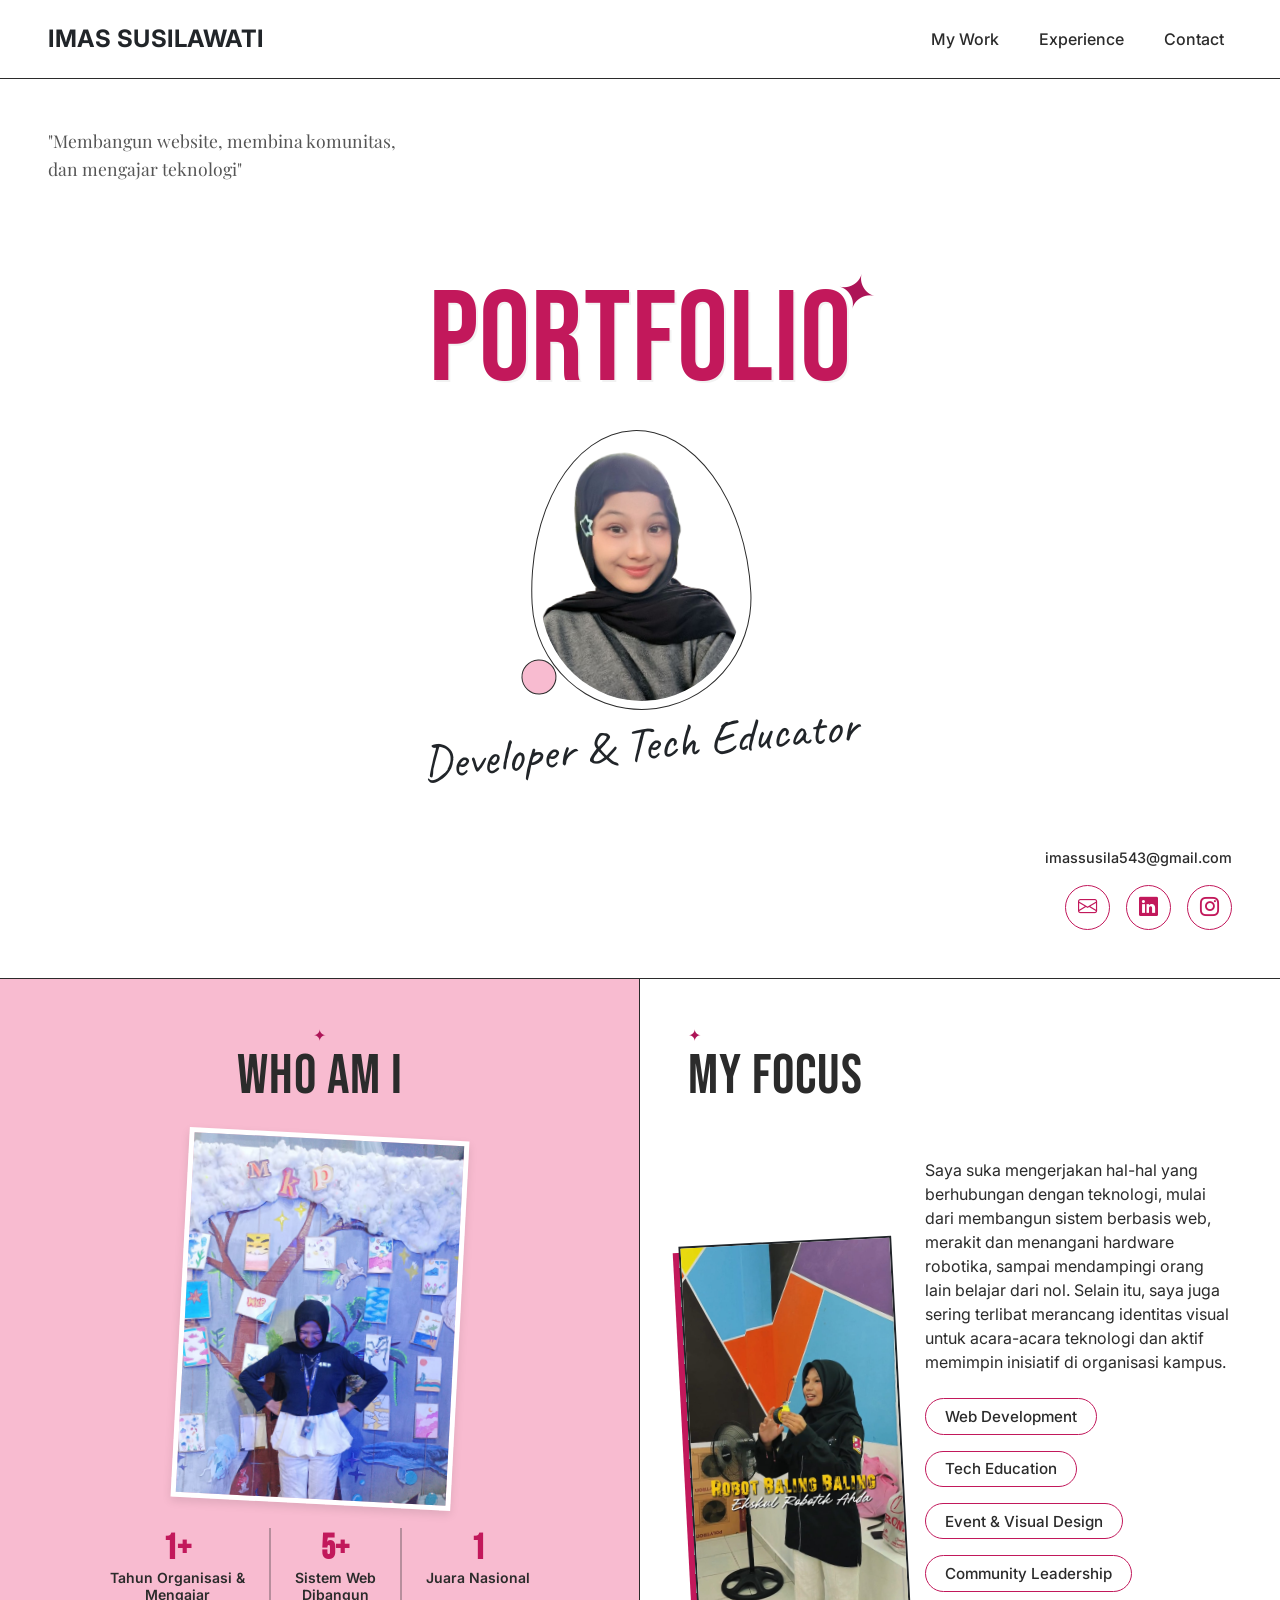
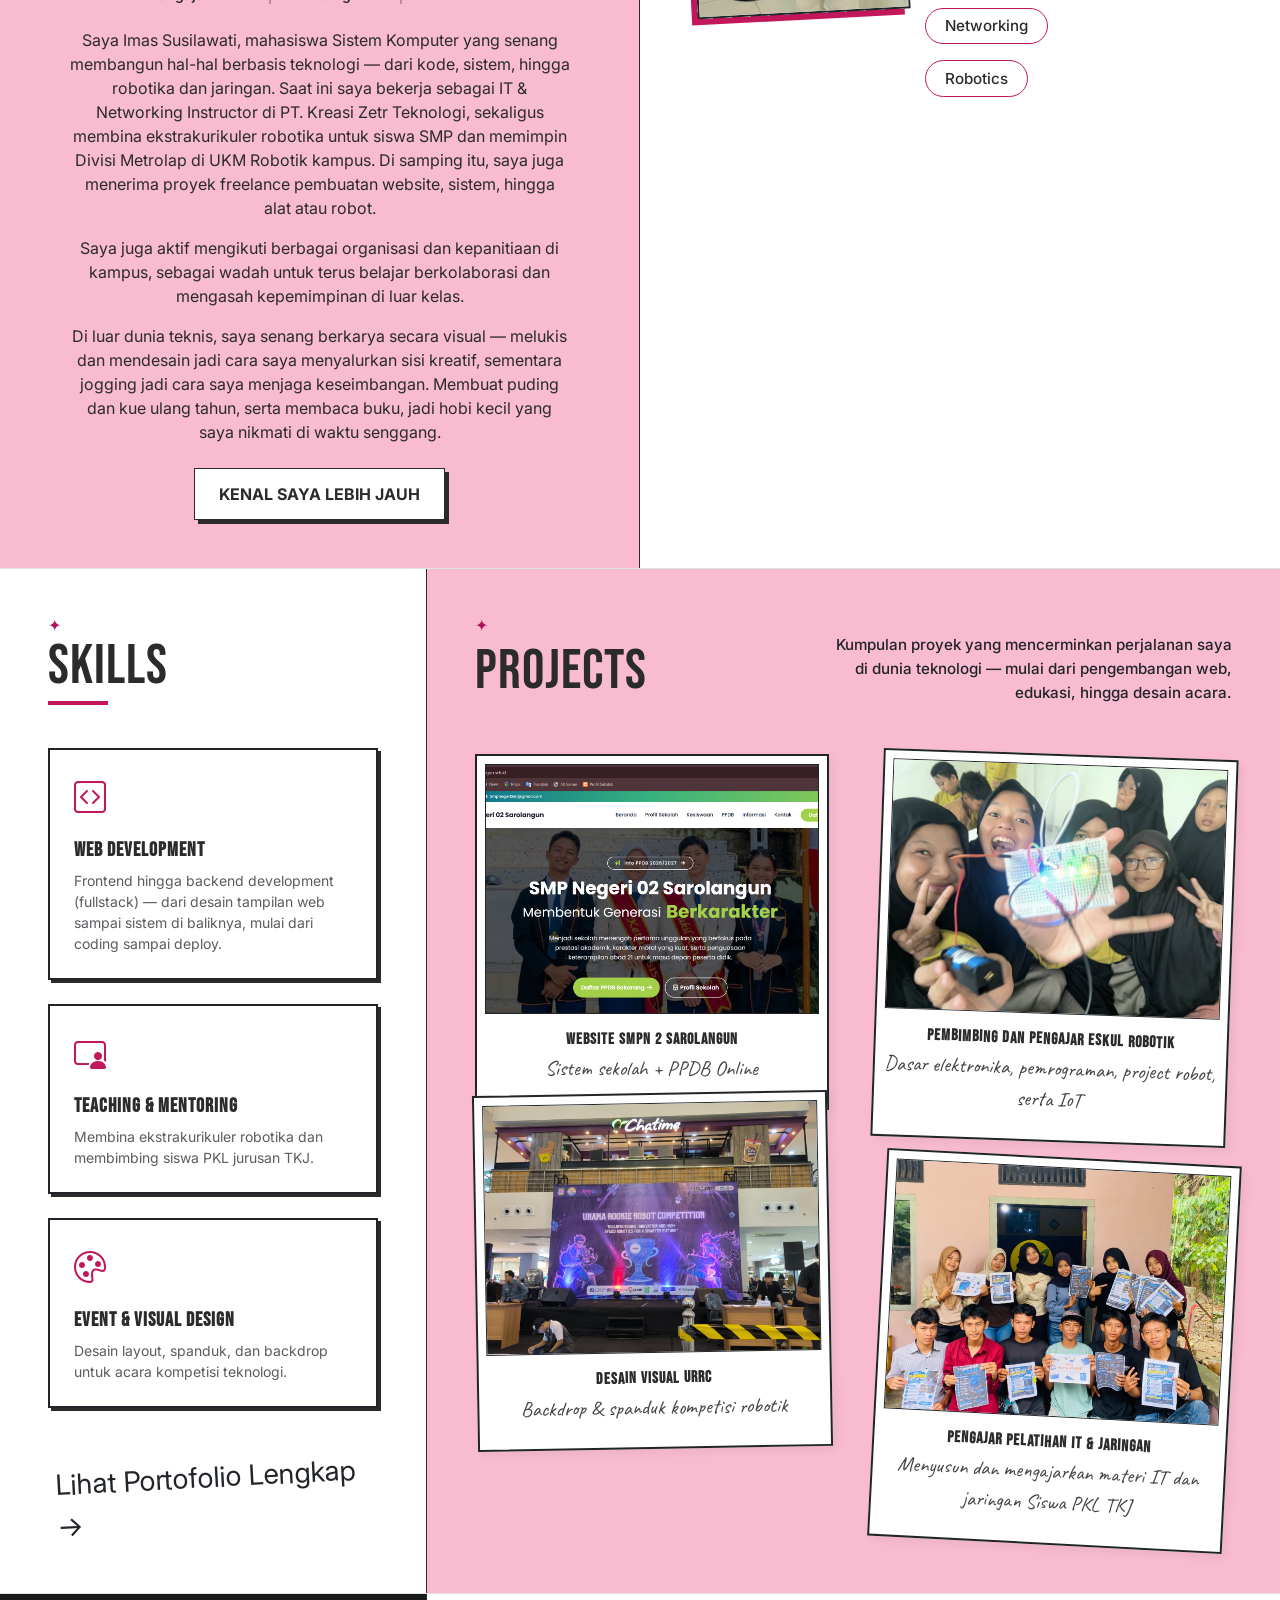
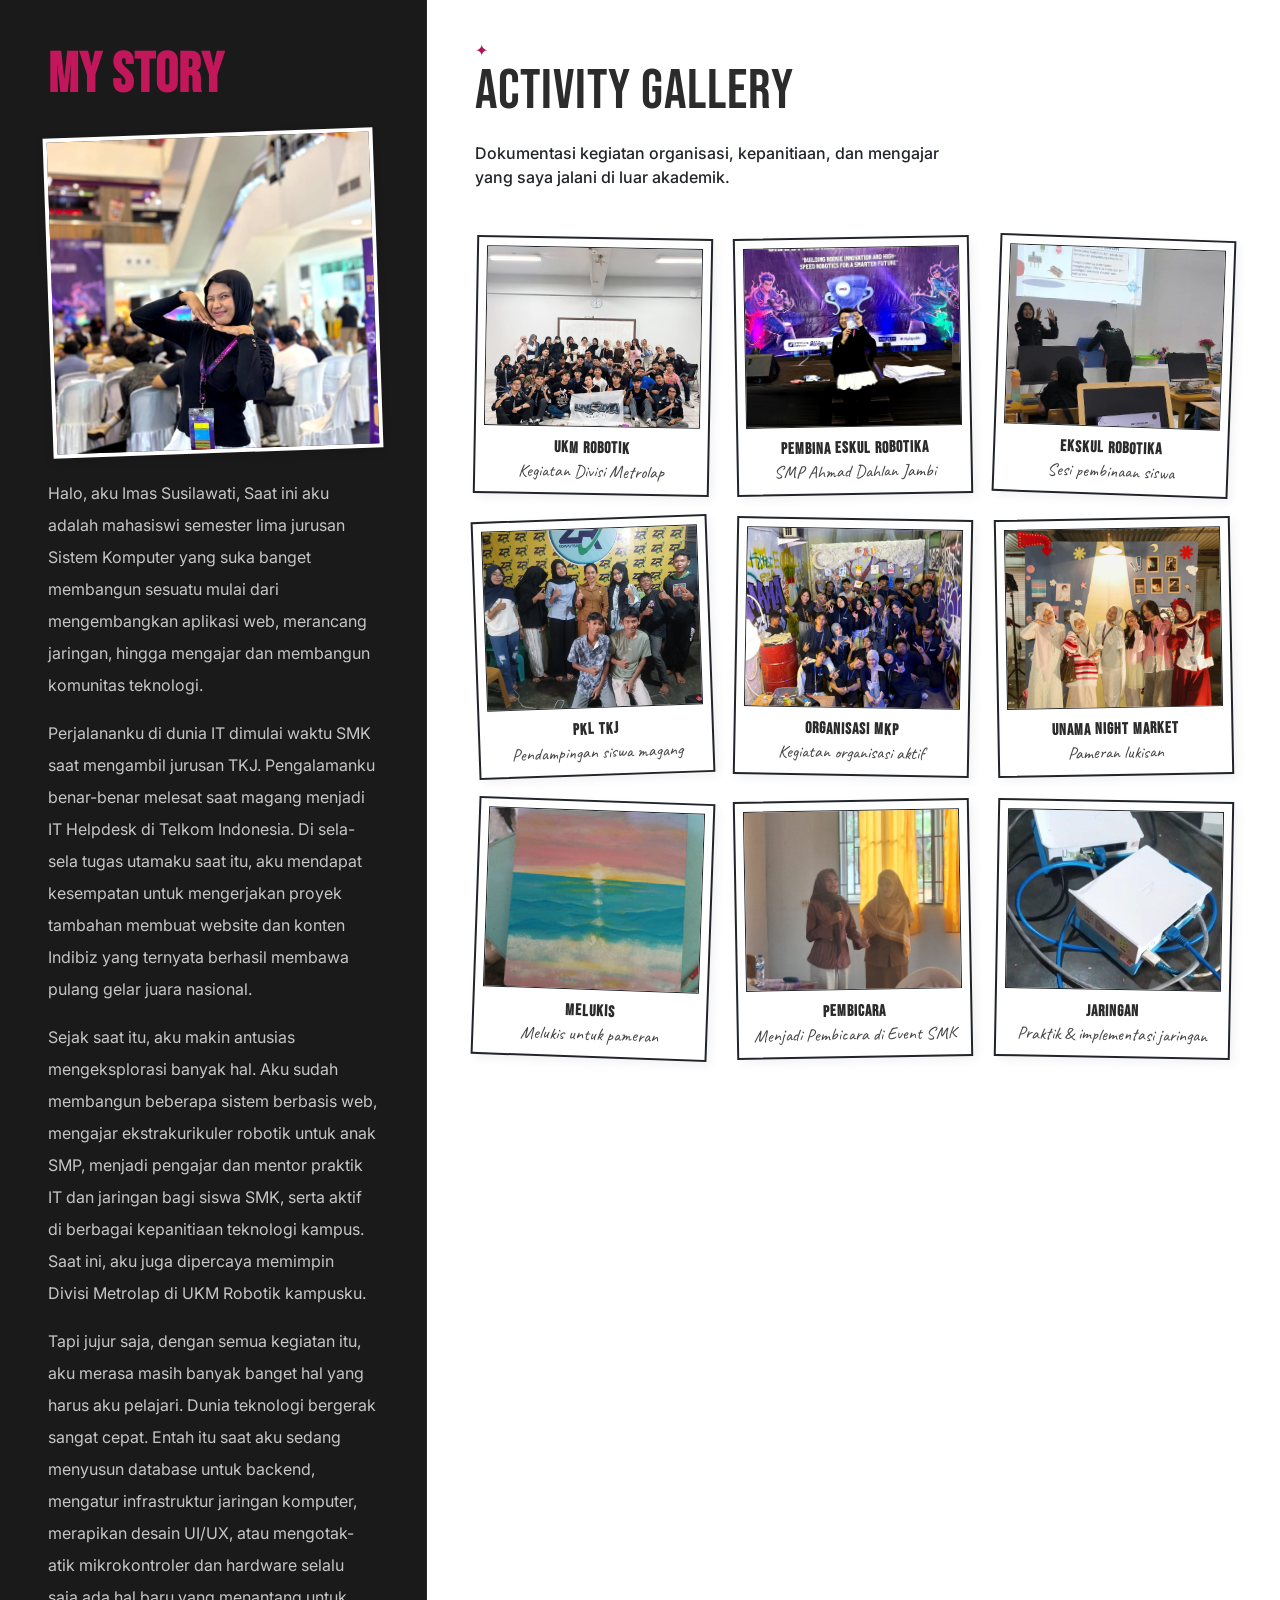
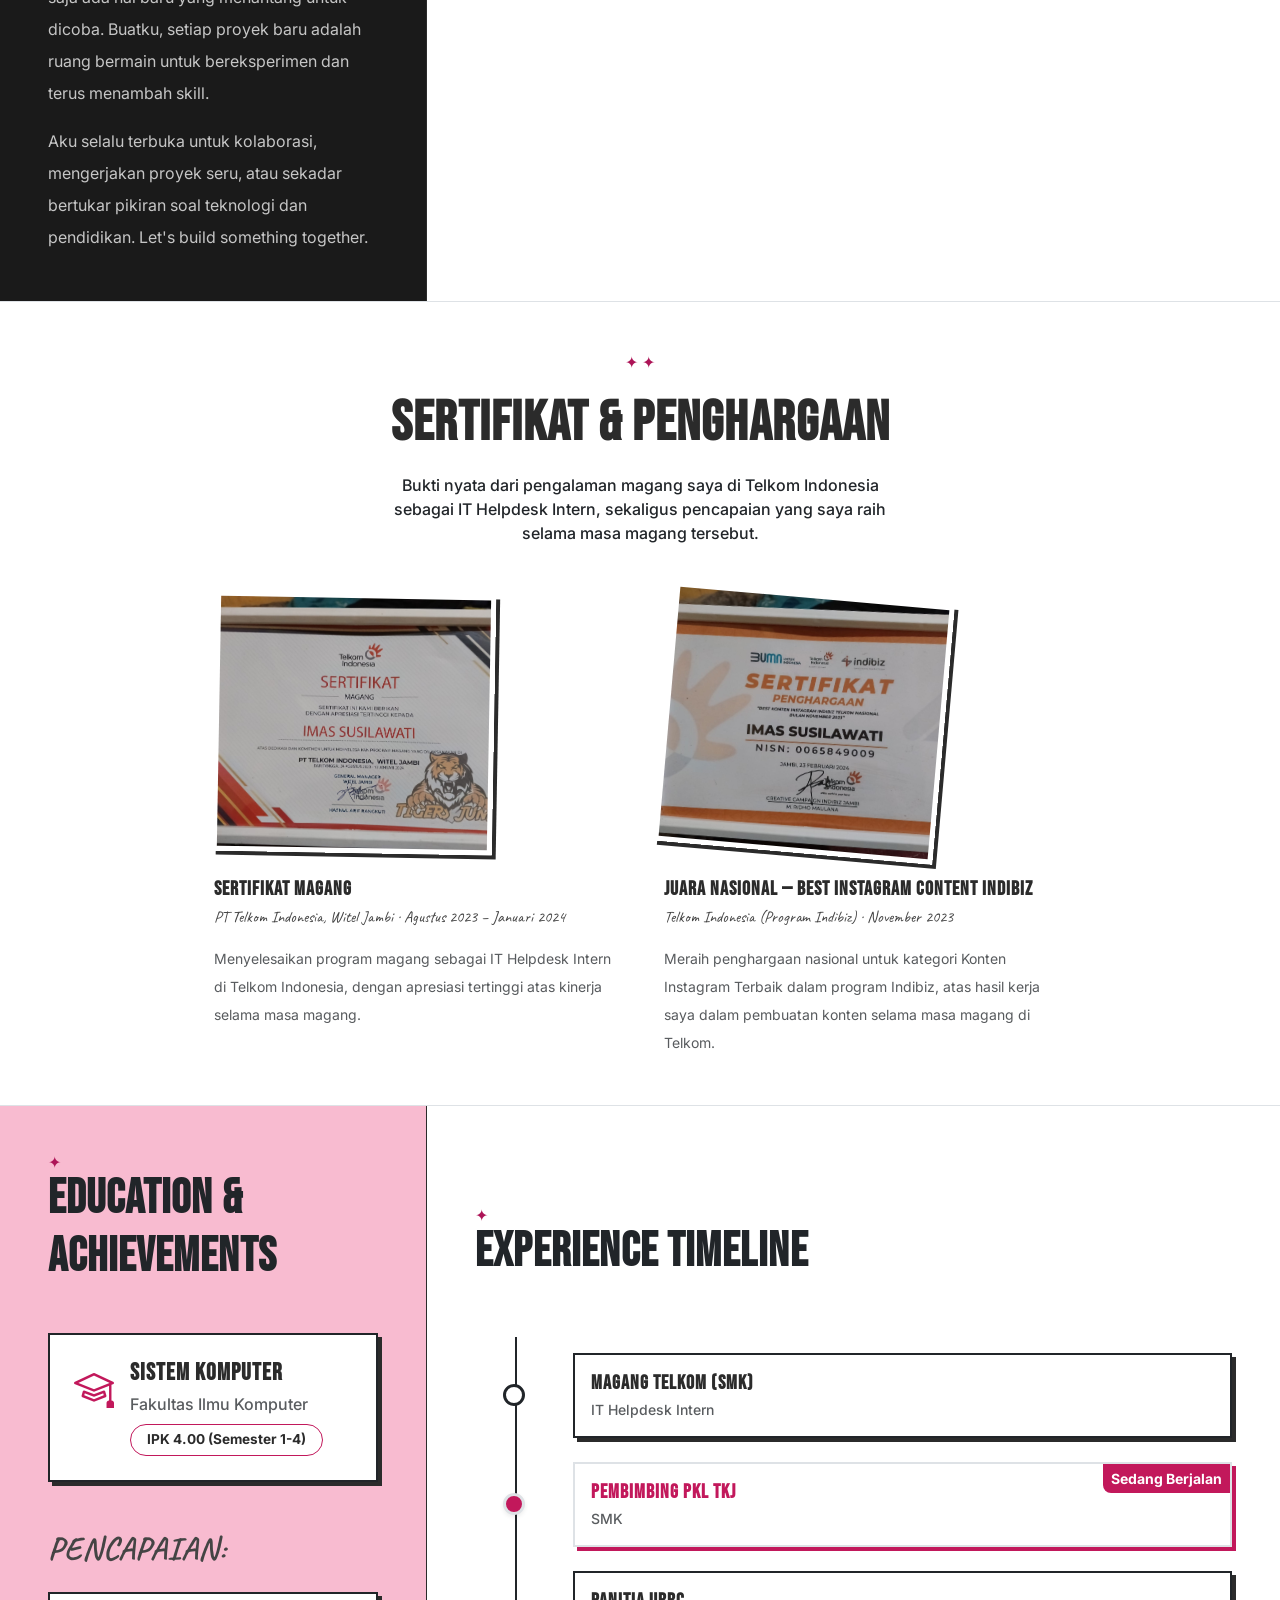
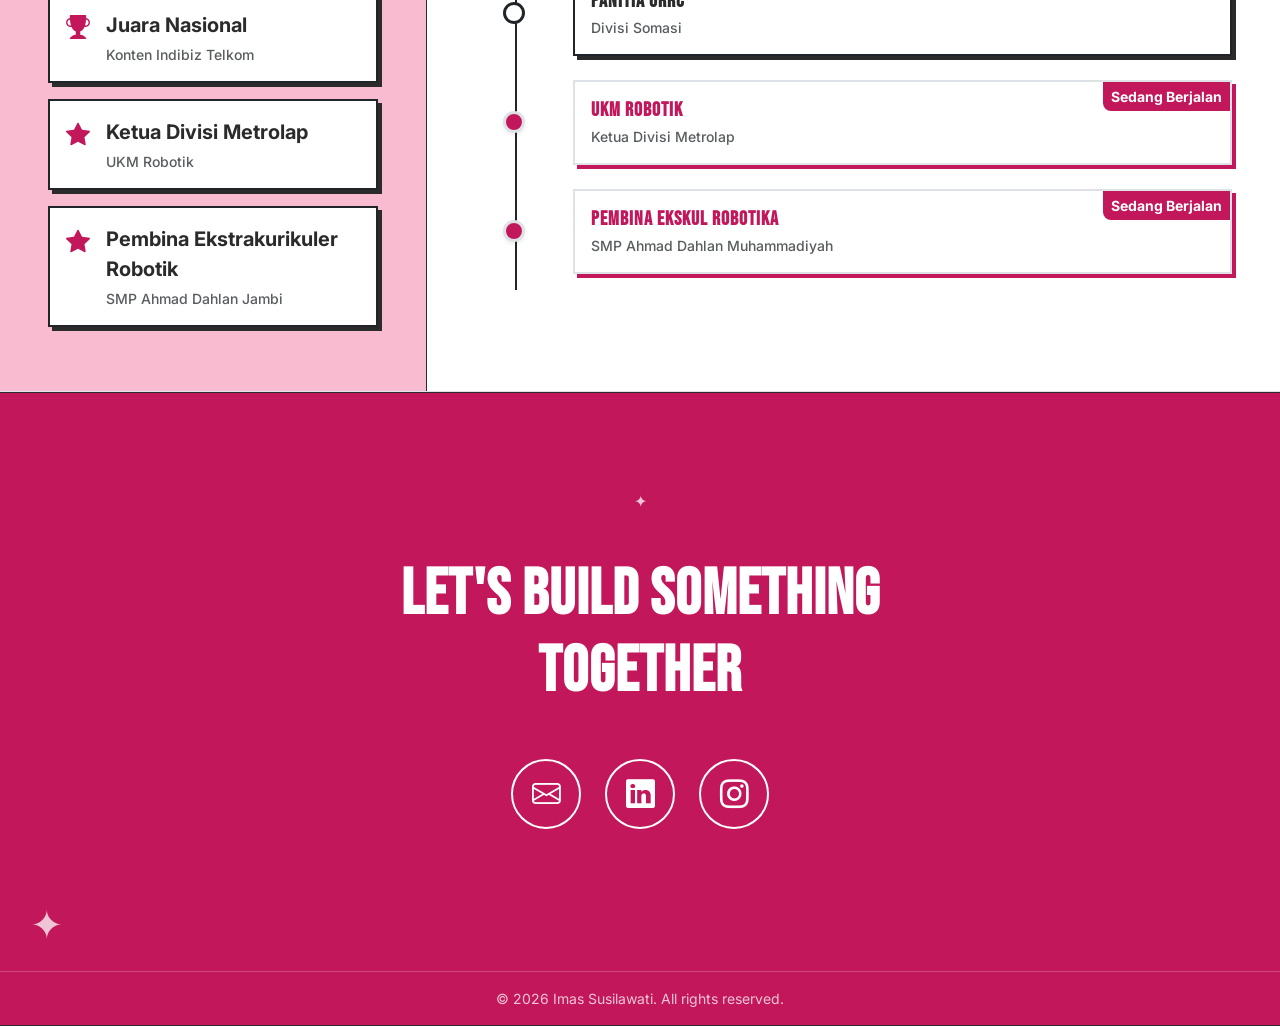
==== commit 4e160c85: "edit last" ====
--- a/index.html
+++ b/index.html
@@ -241,9 +241,11 @@
                     <img src="img/story.jpeg" alt="My Story Profile" class="img-fluid border border-4 border-white object-fit-cover w-100" style="height: 320px;">
                 </div>
                 
-                <p class="mb-3 max-w-text fs-6 opacity-75 lh-lg">Saya Imas Susilawati, mahasiswa Sistem Komputer di Fakultas Ilmu Komputer dengan ketertarikan besar pada pengembangan web, edukasi teknologi, dan pengembangan komunitas.</p>
-                <p class="mb-3 max-w-text fs-6 opacity-75 lh-lg">Perjalanan saya di dunia teknologi dimulai sejak bersekolah di SMK jurusan TKJ dan magang di Telkom semasa SMK, di mana saya diberi tugas membuat website dan terlibat dalam pembuatan konten Indibiz dan berhasil meraih juara nasional. Sejak saat itu, saya terus mengembangkan diri melalui berbagai peran mulai dari membangun sistem berbasis web, membina ekstrakurikuler robotika untuk siswa SMP, membimbing dan mengajar siswa SMK TKJ selama masa PKL, serta mengajar di lembaga komputer hingga aktif dalam organisasi dan kepanitiaan acara teknologi di kampus.</p>
-                <p class="mb-0 max-w-text fs-6 opacity-75 lh-lg">Saat ini saya menjabat sebagai Ketua Divisi Metrolap di UKM Robotik Universitas Dinamika Bangsa, dan terus mengasah kemampuan di bidang web development, robotika, desain, serta pengajaran.</p>
+                <p class="mb-3 max-w-text fs-6 opacity-75 lh-lg">Halo, aku Imas Susilawati, Saat ini aku adalah mahasiswi semester lima jurusan Sistem Komputer yang suka banget membangun sesuatu mulai dari mengembangkan aplikasi web, merancang jaringan, hingga mengajar dan membangun komunitas teknologi.</p>
+                <p class="mb-3 max-w-text fs-6 opacity-75 lh-lg">Perjalananku di dunia IT dimulai waktu SMK saat mengambil jurusan TKJ. Pengalamanku benar-benar melesat saat magang menjadi IT Helpdesk di Telkom Indonesia. Di sela-sela tugas utamaku saat itu, aku mendapat kesempatan untuk mengerjakan proyek tambahan membuat website dan konten Indibiz yang ternyata berhasil membawa pulang gelar juara nasional.</p>
+                <p class="mb-3 max-w-text fs-6 opacity-75 lh-lg">Sejak saat itu, aku makin antusias mengeksplorasi banyak hal. Aku sudah membangun beberapa sistem berbasis web, mengajar ekstrakurikuler robotik untuk anak SMP, menjadi pengajar dan mentor praktik IT dan jaringan bagi siswa SMK, serta aktif di berbagai kepanitiaan teknologi kampus. Saat ini, aku juga dipercaya memimpin Divisi Metrolap di UKM Robotik kampusku.</p>
+                <p class="mb-3 max-w-text fs-6 opacity-75 lh-lg">Tapi jujur saja, dengan semua kegiatan itu, aku merasa masih banyak banget hal yang harus aku pelajari. Dunia teknologi bergerak sangat cepat. Entah itu saat aku sedang menyusun database untuk backend, mengatur infrastruktur jaringan komputer, merapikan desain UI/UX, atau mengotak-atik mikrokontroler dan hardware selalu saja ada hal baru yang menantang untuk dicoba. Buatku, setiap proyek baru adalah ruang bermain untuk bereksperimen dan terus menambah skill.</p>
+                <p class="mb-0 max-w-text fs-6 opacity-75 lh-lg">Aku selalu terbuka untuk kolaborasi, mengerjakan proyek seru, atau sekadar bertukar pikiran soal teknologi dan pendidikan. Let's build something together.</p>
             </div>
             
             <!-- Right Column: ACTIVITY GALLERY -->
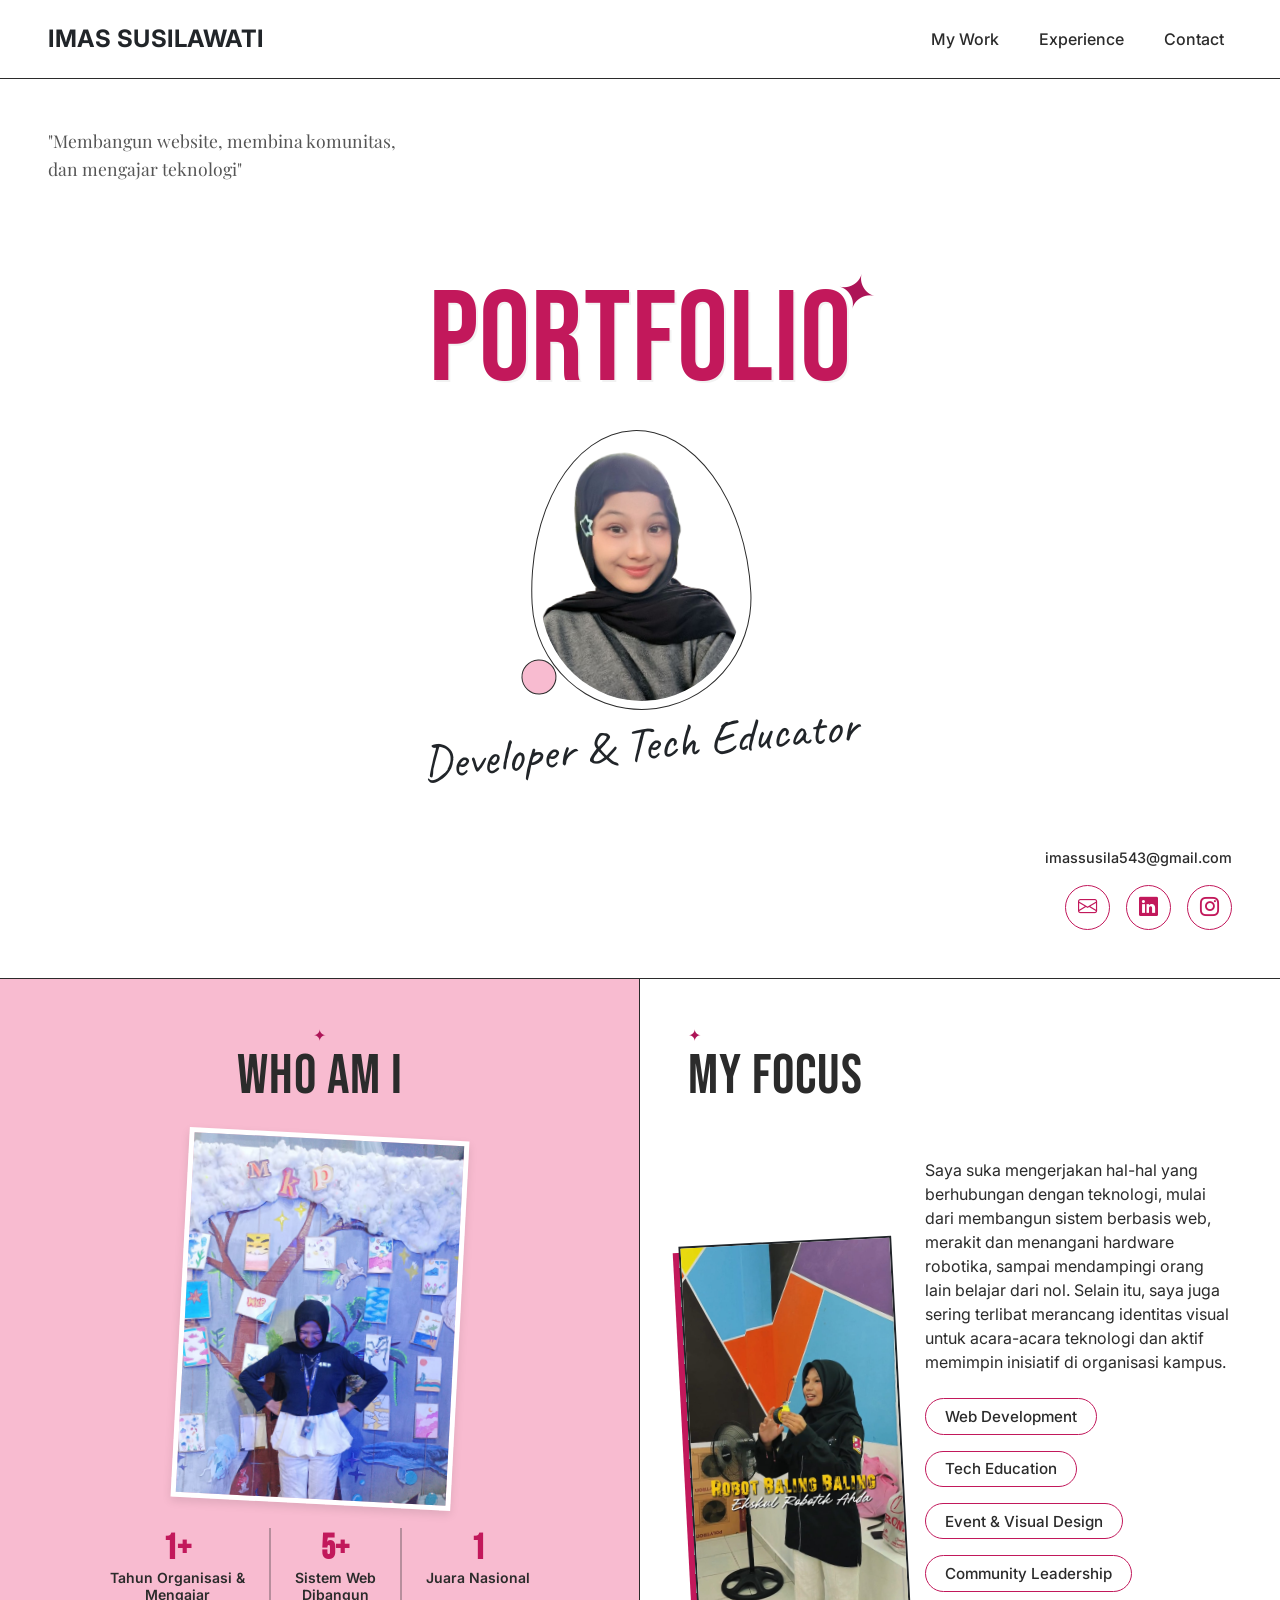
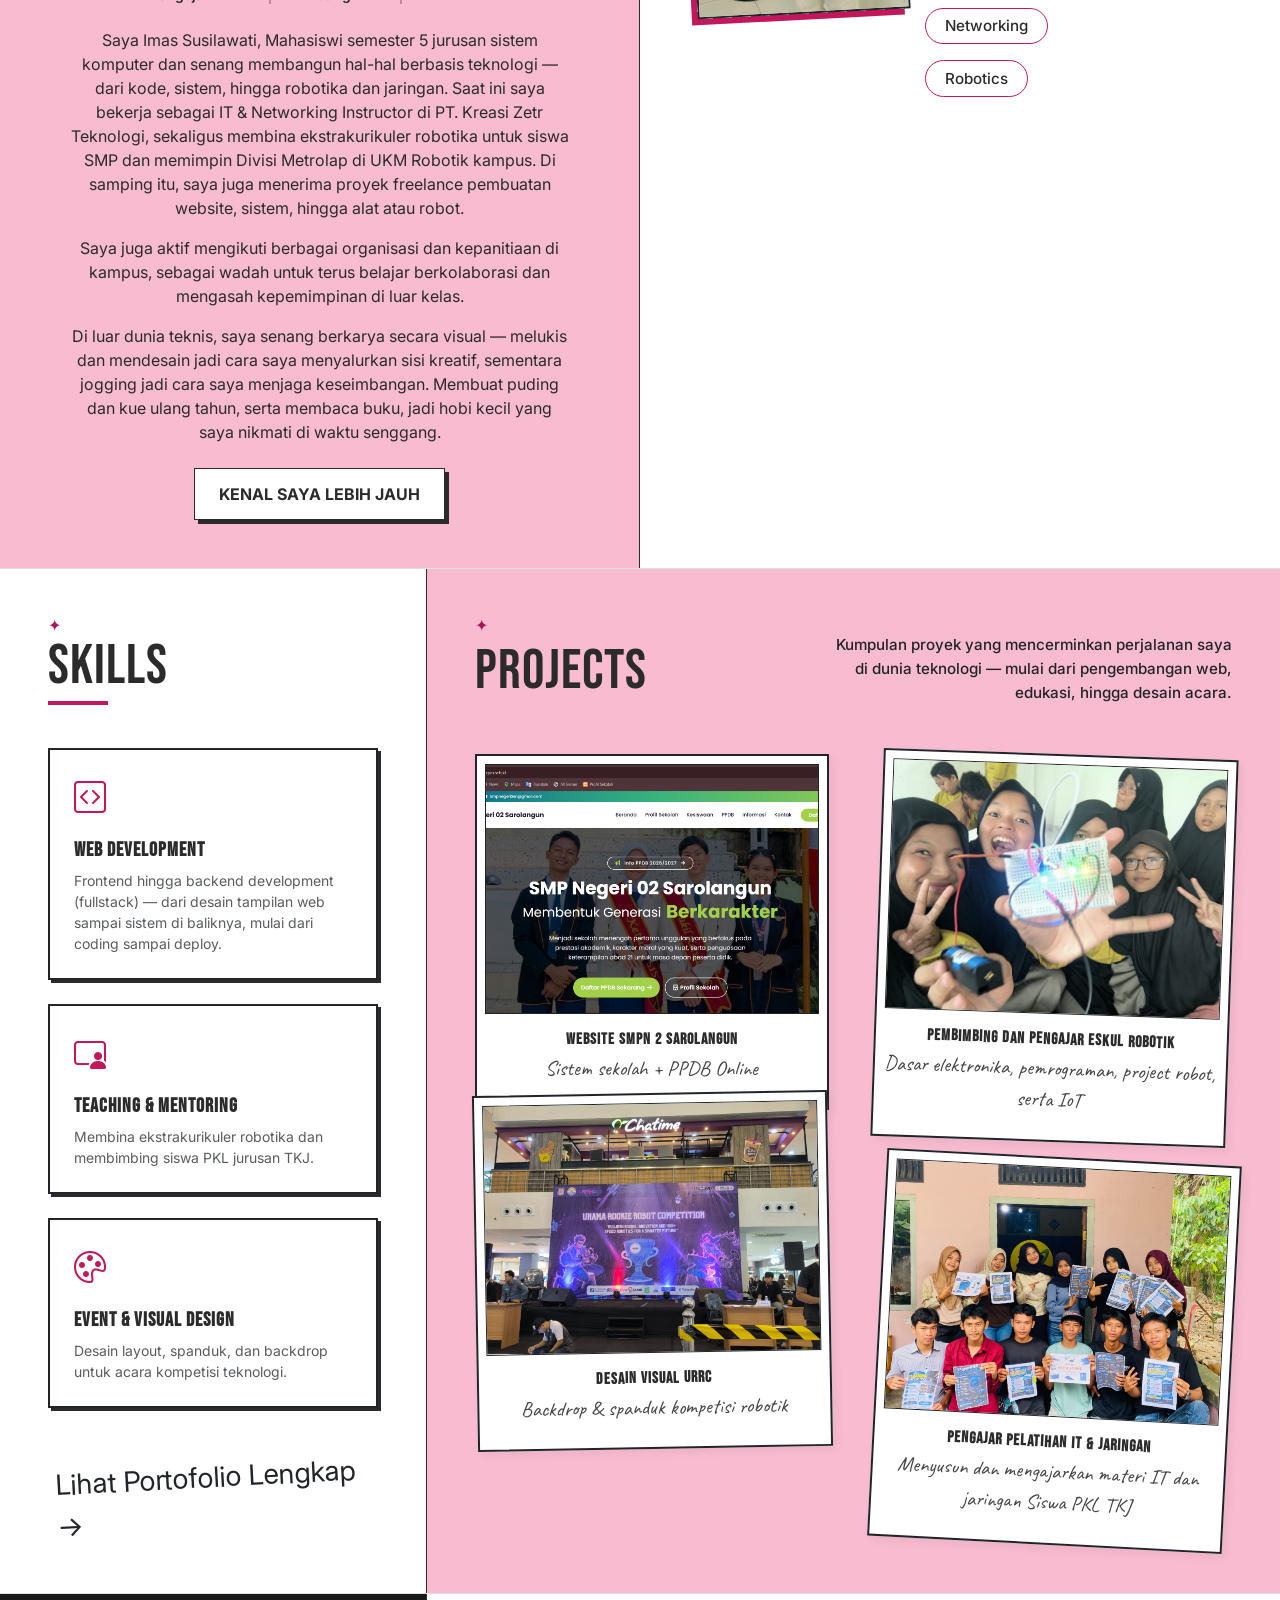
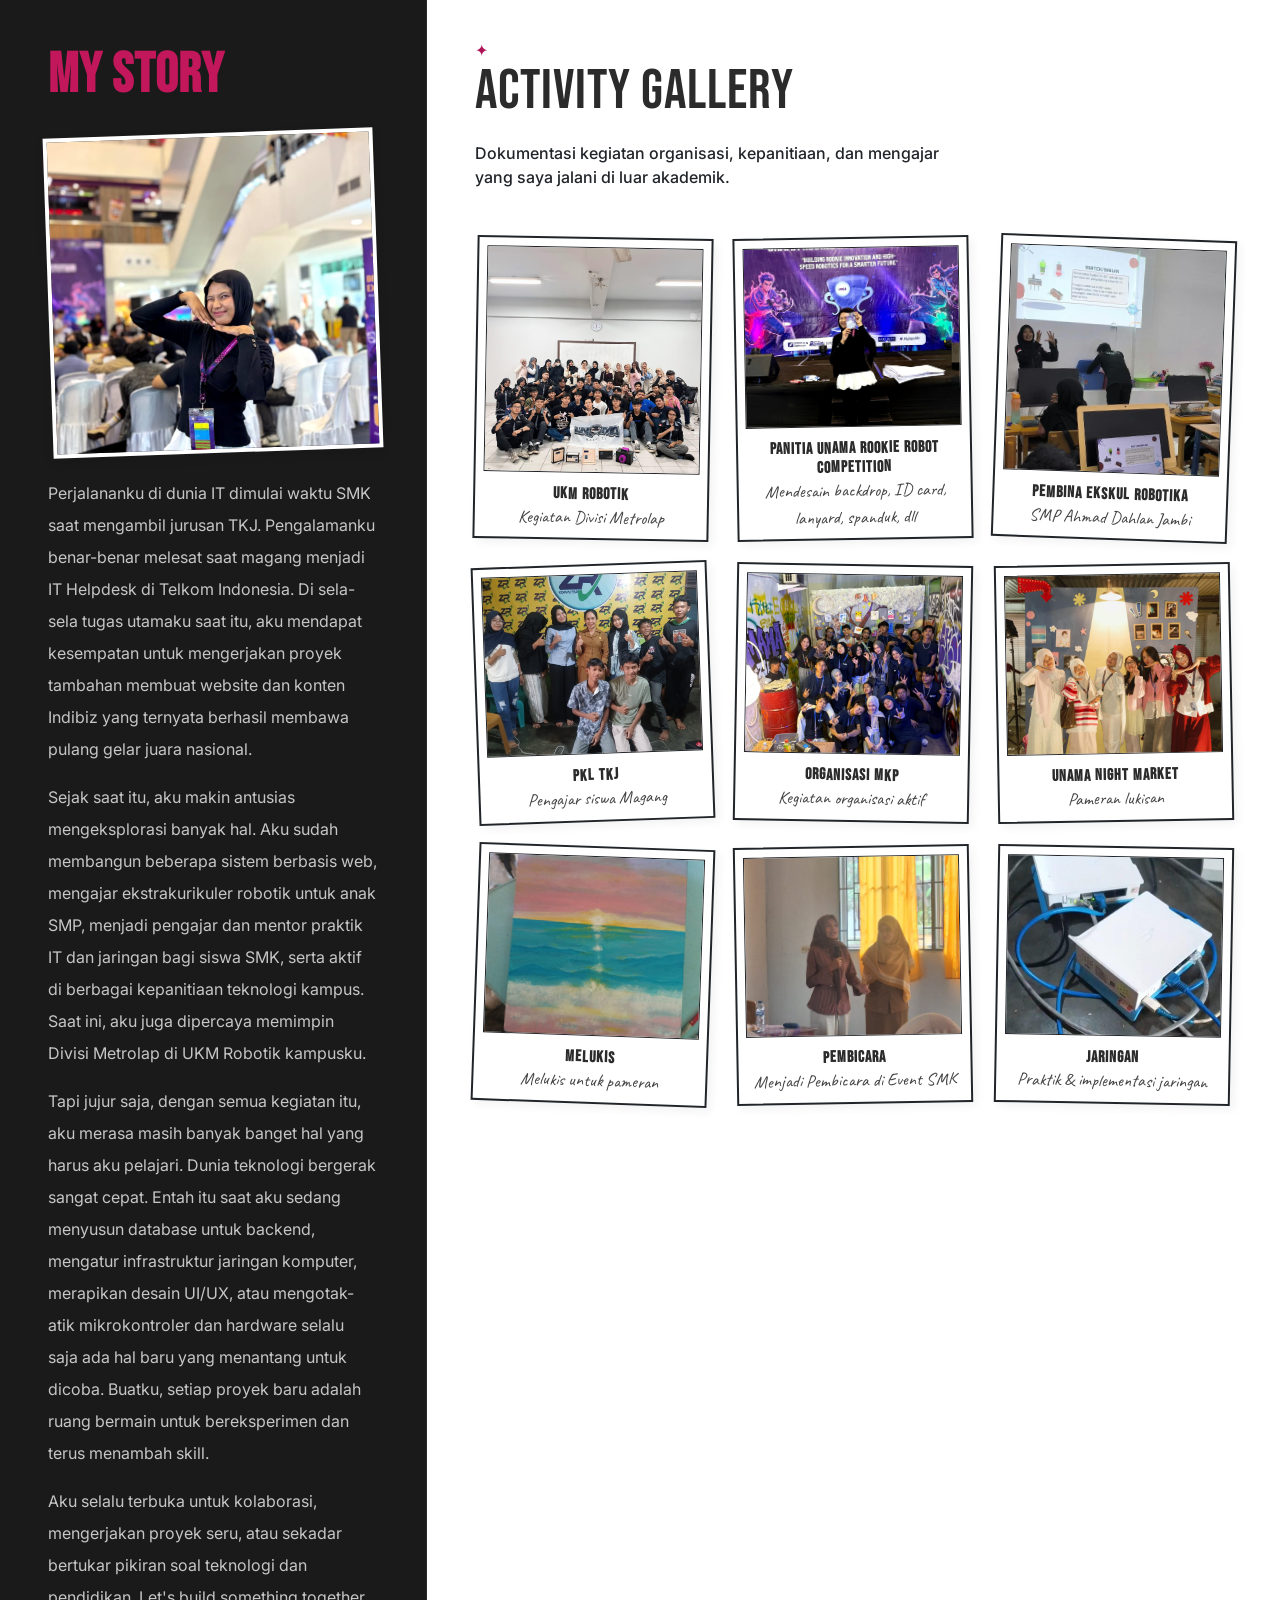
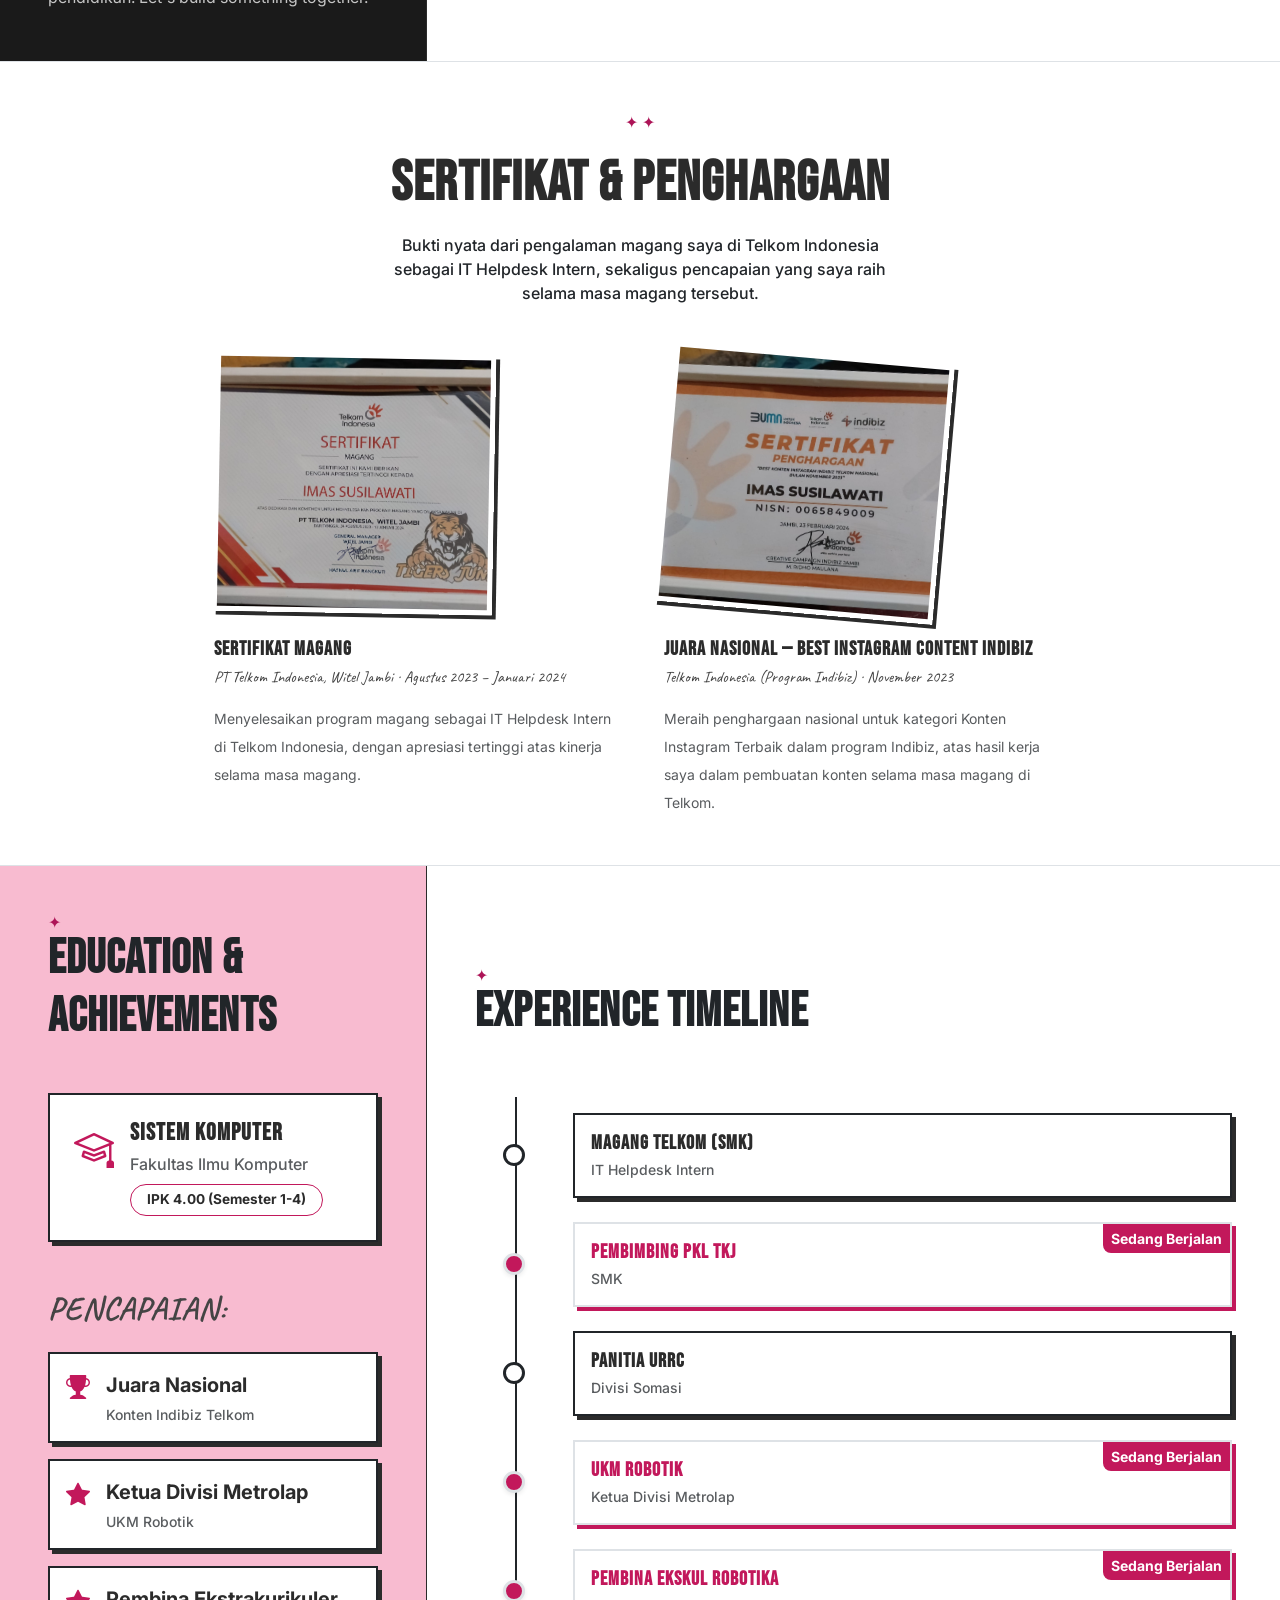
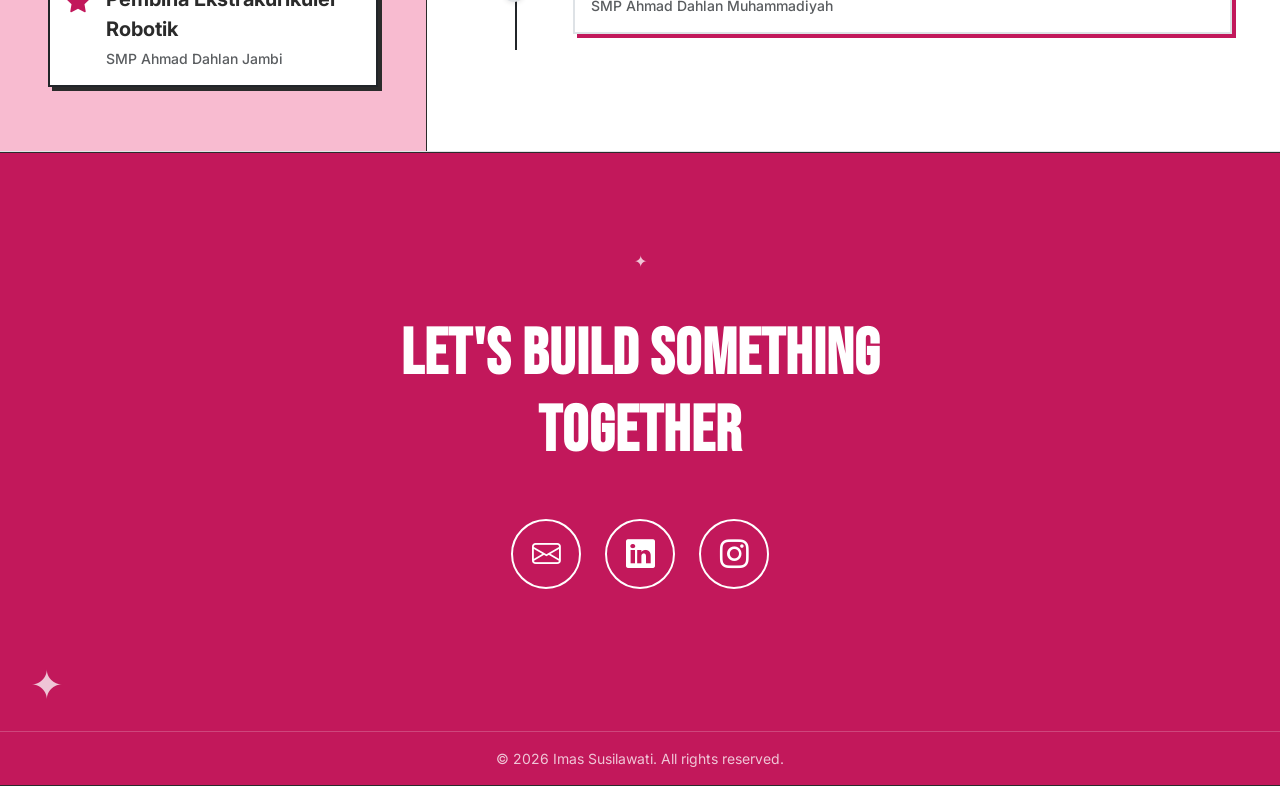
==== commit e3dd198c: "Update bagian My Story dengan teks yang lebih kasual" ====
--- a/index.html
+++ b/index.html
@@ -1,5 +1,6 @@
 <!DOCTYPE html>
 <html lang="id">
+
 <head>
     <meta charset="UTF-8">
     <meta name="viewport" content="width=device-width, initial-scale=1.0">
@@ -7,7 +8,9 @@
     <!-- Google Fonts -->
     <link rel="preconnect" href="https://fonts.googleapis.com">
     <link rel="preconnect" href="https://fonts.gstatic.com" crossorigin>
-    <link href="https://fonts.googleapis.com/css2?family=Bebas+Neue&family=Inter:wght@400;500;600;700&family=Playfair+Display:ital@1&family=Caveat:wght@700&display=swap" rel="stylesheet">
+    <link
+        href="https://fonts.googleapis.com/css2?family=Bebas+Neue&family=Inter:wght@400;500;600;700&family=Playfair+Display:ital@1&family=Caveat:wght@700&display=swap"
+        rel="stylesheet">
     <!-- Bootstrap 5 CSS -->
     <link href="https://cdn.jsdelivr.net/npm/bootstrap@5.3.2/dist/css/bootstrap.min.css" rel="stylesheet">
     <!-- Bootstrap Icons -->
@@ -15,13 +18,15 @@
     <!-- Custom CSS -->
     <link rel="stylesheet" href="css/style.css">
 </head>
+
 <body data-bs-spy="scroll" data-bs-target="#mainNavbar" data-bs-smooth-scroll="true" tabindex="0">
 
     <!-- Sticky Navbar -->
     <nav id="mainNavbar" class="navbar navbar-expand-lg sticky-top custom-navbar">
         <div class="container-fluid px-4 px-md-5">
             <a class="navbar-brand fw-bold text-dark fs-4" href="#">IMAS SUSILAWATI</a>
-            <button class="navbar-toggler" type="button" data-bs-toggle="collapse" data-bs-target="#navbarNav" aria-controls="navbarNav" aria-expanded="false" aria-label="Toggle navigation">
+            <button class="navbar-toggler" type="button" data-bs-toggle="collapse" data-bs-target="#navbarNav"
+                aria-controls="navbarNav" aria-expanded="false" aria-label="Toggle navigation">
                 <span class="navbar-toggler-icon"></span>
             </button>
             <div class="collapse navbar-collapse" id="navbarNav">
@@ -41,36 +46,40 @@
     </nav>
 
     <!-- Hero Section -->
-    <section id="hero" class="hero-section bg-white d-flex align-items-center justify-content-center position-relative min-vh-100">
-        
+    <section id="hero"
+        class="hero-section bg-white d-flex align-items-center justify-content-center position-relative min-vh-100">
+
         <!-- Top Left Tagline -->
         <div class="position-absolute top-0 start-0 p-4 p-md-5 hero-tagline-container">
             <p class="hero-tagline text-muted m-0">"Membangun website, membina komunitas,<br>dan mengajar teknologi"</p>
         </div>
-        
+
         <!-- Center Content -->
         <div class="container text-center hero-center-content z-2">
             <div class="position-relative d-inline-block">
                 <h1 class="hero-title mb-0">PORTFOLIO</h1>
                 <span class="spark-decoration title-spark">✦</span>
             </div>
-            
+
             <div class="profile-wrapper mt-4 mb-2 mx-auto position-relative">
                 <img src="images/profil.png" alt="Imas Susilawati" class="profile-img">
                 <!-- Small decoration around photo -->
                 <div class="profile-decoration"></div>
             </div>
-            
+
             <div class="signature-text text-dark">Developer & Tech Educator</div>
         </div>
-        
+
         <!-- Bottom Right Contacts -->
         <div class="position-absolute bottom-0 end-0 p-4 p-md-5 text-end z-2 hero-contact-container">
             <div class="contact-small-text mb-3">imassusila543@gmail.com</div>
             <div class="social-icons d-flex justify-content-end gap-3">
-                <a href="https://mail.google.com/mail/?view=cm&fs=1&to=imassusila543@gmail.com" target="_blank" rel="noopener noreferrer" class="social-icon" title="Email"><i class="bi bi-envelope"></i></a>
-                <a href="https://www.linkedin.com/in/imas-susilawati" target="_blank" rel="noopener noreferrer" class="social-icon" title="LinkedIn"><i class="bi bi-linkedin"></i></a>
-                <a href="https://www.instagram.com/imas.sila?stkn=dXpha2s4cDh4dDR0" target="_blank" rel="noopener noreferrer" class="social-icon" title="Instagram"><i class="bi bi-instagram"></i></a>
+                <a href="https://mail.google.com/mail/?view=cm&fs=1&to=imassusila543@gmail.com" target="_blank"
+                    rel="noopener noreferrer" class="social-icon" title="Email"><i class="bi bi-envelope"></i></a>
+                <a href="https://www.linkedin.com/in/imas-susilawati" target="_blank" rel="noopener noreferrer"
+                    class="social-icon" title="LinkedIn"><i class="bi bi-linkedin"></i></a>
+                <a href="https://www.instagram.com/imas.sila?stkn=dXpha2s4cDh4dDR0" target="_blank"
+                    rel="noopener noreferrer" class="social-icon" title="Instagram"><i class="bi bi-instagram"></i></a>
             </div>
         </div>
 
@@ -80,15 +89,17 @@
     <section id="about" class="about-section container-fluid p-0 border-bottom">
         <div class="row g-0 h-100">
             <!-- Left Column: WHO AM I -->
-            <div class="col-lg-6 about-col-left position-relative border-end-lg p-4 p-md-5 d-flex flex-column justify-content-start align-items-center text-center">
+            <div
+                class="col-lg-6 about-col-left position-relative border-end-lg p-4 p-md-5 d-flex flex-column justify-content-start align-items-center text-center">
                 <span class="spark-decoration top-left">✦</span>
-                
+
                 <h2 class="mb-4 display-4">WHO AM I</h2>
-                
+
                 <div class="polaroid-wrapper mb-4">
-                    <img src="img/who i.jpeg" alt="Who Am I" class="img-fluid border border-5 border-white polaroid-photo">
-                </div>
-                
+                    <img src="img/who i.jpeg" alt="Who Am I"
+                        class="img-fluid border border-5 border-white polaroid-photo">
+                </div>
+
                 <div class="stats-row d-flex justify-content-center gap-3 gap-md-4 mb-4">
                     <div class="stat-item">
                         <div class="fw-bold fs-3 stat-number">1+</div>
@@ -105,27 +116,41 @@
                         <div class="small fw-semibold">Juara Nasional</div>
                     </div>
                 </div>
-                
-                <p class="mb-3 max-w-text">Saya Imas Susilawati, mahasiswa Sistem Komputer yang senang membangun hal-hal berbasis teknologi — dari kode, sistem, hingga robotika dan jaringan. Saat ini saya bekerja sebagai IT & Networking Instructor di PT. Kreasi Zetr Teknologi, sekaligus membina ekstrakurikuler robotika untuk siswa SMP dan memimpin Divisi Metrolap di UKM Robotik kampus. Di samping itu, saya juga menerima proyek freelance pembuatan website, sistem, hingga alat atau robot.</p>
-                <p class="mb-3 max-w-text">Saya juga aktif mengikuti berbagai organisasi dan kepanitiaan di kampus, sebagai wadah untuk terus belajar berkolaborasi dan mengasah kepemimpinan di luar kelas.</p>
-                <p class="mb-4 max-w-text">Di luar dunia teknis, saya senang berkarya secara visual — melukis dan mendesain jadi cara saya menyalurkan sisi kreatif, sementara jogging jadi cara saya menjaga keseimbangan. Membuat puding dan kue ulang tahun, serta membaca buku, jadi hobi kecil yang saya nikmati di waktu senggang.</p>
-                
+
+                <p class="mb-3 max-w-text">Saya Imas Susilawati, Mahasiswi semester 5 jurusan sistem komputer dan senang membangun hal-hal berbasis teknologi — dari kode, sistem, hingga robotika dan jaringan. Saat
+                    ini saya bekerja sebagai IT & Networking Instructor di PT. Kreasi Zetr Teknologi, sekaligus membina
+                    ekstrakurikuler robotika untuk siswa SMP dan memimpin Divisi Metrolap di UKM Robotik kampus. Di
+                    samping itu, saya juga menerima proyek freelance pembuatan website, sistem, hingga alat atau robot.
+                </p>
+                <p class="mb-3 max-w-text">Saya juga aktif mengikuti berbagai organisasi dan kepanitiaan di kampus,
+                    sebagai wadah untuk terus belajar berkolaborasi dan mengasah kepemimpinan di luar kelas.</p>
+                <p class="mb-4 max-w-text">Di luar dunia teknis, saya senang berkarya secara visual — melukis dan
+                    mendesain jadi cara saya menyalurkan sisi kreatif, sementara jogging jadi cara saya menjaga
+                    keseimbangan. Membuat puding dan kue ulang tahun, serta membaca buku, jadi hobi kecil yang saya
+                    nikmati di waktu senggang.</p>
+
                 <a href="#experience" class="btn btn-scrapbook text-uppercase fw-bold">Kenal Saya Lebih Jauh</a>
             </div>
-            
+
             <!-- Right Column: MY FOCUS -->
-            <div class="col-lg-6 about-col-right position-relative p-4 p-md-5 bg-white d-flex flex-column justify-content-start">
+            <div
+                class="col-lg-6 about-col-right position-relative p-4 p-md-5 bg-white d-flex flex-column justify-content-start">
                 <span class="spark-decoration top-right">✦</span>
-                
+
                 <h2 class="mb-5 display-4 text-lg-start text-center">MY FOCUS</h2>
-                
+
                 <div class="row align-items-center">
                     <div class="col-md-5 mb-4 mb-md-0 text-center">
-                        <img src="img/focus.jpeg" alt="My Focus" class="img-fluid border border-dark border-2 vertical-photo">
+                        <img src="img/focus.jpeg" alt="My Focus"
+                            class="img-fluid border border-dark border-2 vertical-photo">
                     </div>
                     <div class="col-md-7">
-                        <p class="mb-4 text-center text-md-start">Saya suka mengerjakan hal-hal yang berhubungan dengan teknologi, mulai dari membangun sistem berbasis web, merakit dan menangani hardware robotika, sampai mendampingi orang lain belajar dari nol. Selain itu, saya juga sering terlibat merancang identitas visual untuk acara-acara teknologi dan aktif memimpin inisiatif di organisasi kampus.</p>
-                        
+                        <p class="mb-4 text-center text-md-start">Saya suka mengerjakan hal-hal yang berhubungan dengan
+                            teknologi, mulai dari membangun sistem berbasis web, merakit dan menangani hardware
+                            robotika, sampai mendampingi orang lain belajar dari nol. Selain itu, saya juga sering
+                            terlibat merancang identitas visual untuk acara-acara teknologi dan aktif memimpin inisiatif
+                            di organisasi kampus.</p>
+
                         <div class="focus-pills d-flex flex-column gap-3">
                             <span class="badge rounded-pill focus-badge">Web Development</span>
                             <span class="badge rounded-pill focus-badge">Tech Education</span>
@@ -145,11 +170,12 @@
     <section id="my-work" class="portfolio-section container-fluid p-0 border-bottom">
         <div class="row g-0 h-100">
             <!-- Left Column: SKILLS -->
-            <div class="col-lg-5 col-xl-4 skills-col position-relative border-end-lg p-4 p-md-5 d-flex flex-column justify-content-start bg-white">
+            <div
+                class="col-lg-5 col-xl-4 skills-col position-relative border-end-lg p-4 p-md-5 d-flex flex-column justify-content-start bg-white">
                 <span class="spark-decoration top-right">✦</span>
-                
+
                 <h2 class="mb-5 display-4 position-relative d-inline-block title-underline">SKILLS</h2>
-                
+
                 <div class="skills-cards-container d-flex flex-column gap-4">
                     <!-- Skill 1 -->
                     <div class="skill-card border border-2 border-dark p-3 p-md-4 position-relative bg-white">
@@ -157,73 +183,94 @@
                             <i class="bi bi-code-square fs-2"></i>
                         </div>
                         <h4 class="mb-2 fw-bold fs-5">WEB DEVELOPMENT</h4>
-                        <p class="mb-0 text-muted small">Frontend hingga backend development (fullstack) — dari desain tampilan web sampai sistem di baliknya, mulai dari coding sampai deploy.</p>
-                    </div>
-                    
+                        <p class="mb-0 text-muted small">Frontend hingga backend development (fullstack) — dari desain
+                            tampilan web sampai sistem di baliknya, mulai dari coding sampai deploy.</p>
+                    </div>
+
                     <!-- Skill 2 -->
                     <div class="skill-card border border-2 border-dark p-3 p-md-4 position-relative bg-white">
                         <div class="skill-icon-wrapper mb-3 text-primary-custom">
                             <i class="bi bi-person-video3 fs-2"></i>
                         </div>
                         <h4 class="mb-2 fw-bold fs-5">TEACHING & MENTORING</h4>
-                        <p class="mb-0 text-muted small">Membina ekstrakurikuler robotika dan membimbing siswa PKL jurusan TKJ.</p>
-                    </div>
-                    
+                        <p class="mb-0 text-muted small">Membina ekstrakurikuler robotika dan membimbing siswa PKL
+                            jurusan TKJ.</p>
+                    </div>
+
                     <!-- Skill 3 -->
                     <div class="skill-card border border-2 border-dark p-3 p-md-4 position-relative bg-white">
                         <div class="skill-icon-wrapper mb-3 text-primary-custom">
                             <i class="bi bi-palette fs-2"></i>
                         </div>
                         <h4 class="mb-2 fw-bold fs-5">EVENT & VISUAL DESIGN</h4>
-                        <p class="mb-0 text-muted small">Desain layout, spanduk, dan backdrop untuk acara kompetisi teknologi.</p>
-                    </div>
-                </div>
-                
+                        <p class="mb-0 text-muted small">Desain layout, spanduk, dan backdrop untuk acara kompetisi
+                            teknologi.</p>
+                    </div>
+                </div>
+
                 <div class="mt-5 text-center text-lg-start">
-                    <span class="script-font text-dark fs-3 ms-lg-2 signature-text-small" style="transform: rotate(-3deg); display: inline-block;">Lihat Portofolio Lengkap &rarr;</span>
-                </div>
-            </div>
-            
+                    <span class="script-font text-dark fs-3 ms-lg-2 signature-text-small"
+                        style="transform: rotate(-3deg); display: inline-block;">Lihat Portofolio Lengkap &rarr;</span>
+                </div>
+            </div>
+
             <!-- Right Column: PROJECTS -->
-            <div class="col-lg-7 col-xl-8 projects-col position-relative p-4 p-md-5 d-flex flex-column justify-content-start">
+            <div
+                class="col-lg-7 col-xl-8 projects-col position-relative p-4 p-md-5 d-flex flex-column justify-content-start">
                 <span class="spark-decoration top-right">✦</span>
-                
+
                 <div class="d-flex flex-column flex-md-row justify-content-between align-items-md-end mb-5">
                     <h2 class="mb-3 mb-md-0 display-4">PROJECTS</h2>
-                    <p class="text-md-end mb-0 max-w-text-small text-dark fw-medium">Kumpulan proyek yang mencerminkan perjalanan saya di dunia teknologi — mulai dari pengembangan web, edukasi, hingga desain acara.</p>
-                </div>
-                
+                    <p class="text-md-end mb-0 max-w-text-small text-dark fw-medium">Kumpulan proyek yang mencerminkan
+                        perjalanan saya di dunia teknologi — mulai dari pengembangan web, edukasi, hingga desain acara.
+                    </p>
+                </div>
+
                 <div class="row g-4 g-lg-5 masonry-row">
                     <!-- Project 1 -->
                     <div class="col-md-6">
                         <div class="project-polaroid bg-white border border-2 border-dark p-2 pb-4 text-center">
-                            <img src="img/web smp.png" alt="Website SMPN 2" class="img-fluid border border-dark border-1 mb-3 object-fit-cover" style="height: 250px; width: 100%;">
+                            <img src="img/web smp.png" alt="Website SMPN 2"
+                                class="img-fluid border border-dark border-1 mb-3 object-fit-cover"
+                                style="height: 250px; width: 100%;">
                             <h5 class="fw-bold mb-1 fs-6">Website SMPN 2 Sarolangun</h5>
                             <p class="small text-muted mb-0 font-script-caption">Sistem sekolah + PPDB Online</p>
                         </div>
                     </div>
                     <!-- Project 2 -->
                     <div class="col-md-6 mt-md-5"> <!-- offset second column for masonry feel -->
-                        <div class="project-polaroid bg-white border border-2 border-dark p-2 pb-4 text-center project-rotate-1">
-                            <img src="img/ahda robotik.jpeg" alt="Kurikulum Robotika" class="img-fluid border border-dark border-1 mb-3 object-fit-cover" style="height: 250px; width: 100%;">
+                        <div
+                            class="project-polaroid bg-white border border-2 border-dark p-2 pb-4 text-center project-rotate-1">
+                            <img src="img/ahda robotik.jpeg" alt="Kurikulum Robotika"
+                                class="img-fluid border border-dark border-1 mb-3 object-fit-cover"
+                                style="height: 250px; width: 100%;">
                             <h5 class="fw-bold mb-1 fs-6">Pembimbing dan Pengajar Eskul Robotik</h5>
-                            <p class="small text-muted mb-0 font-script-caption">Dasar elektronika, pemrograman, project robot, serta IoT</p>
+                            <p class="small text-muted mb-0 font-script-caption">Dasar elektronika, pemrograman, project
+                                robot, serta IoT</p>
                         </div>
                     </div>
                     <!-- Project 3 -->
                     <div class="col-md-6 mt-md-n4">
-                        <div class="project-polaroid bg-white border border-2 border-dark p-2 pb-4 text-center project-rotate-2">
-                            <img src="img/backdrop.jpeg" alt="Desain Visual URRC" class="img-fluid border border-dark border-1 mb-3 object-fit-cover" style="height: 250px; width: 100%;">
+                        <div
+                            class="project-polaroid bg-white border border-2 border-dark p-2 pb-4 text-center project-rotate-2">
+                            <img src="img/backdrop.jpeg" alt="Desain Visual URRC"
+                                class="img-fluid border border-dark border-1 mb-3 object-fit-cover"
+                                style="height: 250px; width: 100%;">
                             <h5 class="fw-bold mb-1 fs-6">Desain Visual URRC</h5>
-                            <p class="small text-muted mb-0 font-script-caption">Backdrop & spanduk kompetisi robotik</p>
+                            <p class="small text-muted mb-0 font-script-caption">Backdrop & spanduk kompetisi robotik
+                            </p>
                         </div>
                     </div>
                     <!-- Project 4 -->
                     <div class="col-md-6 mt-md-3">
-                        <div class="project-polaroid bg-white border border-2 border-dark p-2 pb-4 text-center project-rotate-3">
-                            <img src="img/PKL.jpeg" alt="Pelatihan IT & Jaringan" class="img-fluid border border-dark border-1 mb-3 object-fit-cover" style="height: 250px; width: 100%;">
+                        <div
+                            class="project-polaroid bg-white border border-2 border-dark p-2 pb-4 text-center project-rotate-3">
+                            <img src="img/PKL.jpeg" alt="Pelatihan IT & Jaringan"
+                                class="img-fluid border border-dark border-1 mb-3 object-fit-cover"
+                                style="height: 250px; width: 100%;">
                             <h5 class="fw-bold mb-1 fs-6">PENGAJAR PELATIHAN IT & JARINGAN</h5>
-                            <p class="small text-muted mb-0 font-script-caption">Menyusun dan mengajarkan materi IT dan jaringan Siswa PKL TKJ</p>
+                            <p class="small text-muted mb-0 font-script-caption">Menyusun dan mengajarkan materi IT dan
+                                jaringan Siswa PKL TKJ</p>
                         </div>
                     </div>
                 </div>
@@ -234,168 +281,222 @@
     <section id="experience" class="experience-section container-fluid p-0 border-bottom">
         <div class="row g-0 h-100">
             <!-- Left Column: MY STORY -->
-            <div class="col-lg-5 col-xl-4 story-col position-relative border-end-lg p-4 p-md-5 d-flex flex-column justify-content-start text-white" style="background-color: #1a1a1a;">
+            <div class="col-lg-5 col-xl-4 story-col position-relative border-end-lg p-4 p-md-5 d-flex flex-column justify-content-start text-white"
+                style="background-color: #1a1a1a;">
                 <h2 class="mb-4 display-4 text-primary-custom fw-bold">MY STORY</h2>
-                
+
                 <div class="story-img-wrapper mb-4 polaroid-photo" style="transform: rotate(-2deg);">
-                    <img src="img/story.jpeg" alt="My Story Profile" class="img-fluid border border-4 border-white object-fit-cover w-100" style="height: 320px;">
-                </div>
-                
-                <p class="mb-3 max-w-text fs-6 opacity-75 lh-lg">Halo, aku Imas Susilawati, Saat ini aku adalah mahasiswi semester lima jurusan Sistem Komputer yang suka banget membangun sesuatu mulai dari mengembangkan aplikasi web, merancang jaringan, hingga mengajar dan membangun komunitas teknologi.</p>
+                    <img src="img/story.jpeg" alt="My Story Profile"
+                        class="img-fluid border border-4 border-white object-fit-cover w-100" style="height: 320px;">
+                </div>
+
                 <p class="mb-3 max-w-text fs-6 opacity-75 lh-lg">Perjalananku di dunia IT dimulai waktu SMK saat mengambil jurusan TKJ. Pengalamanku benar-benar melesat saat magang menjadi IT Helpdesk di Telkom Indonesia. Di sela-sela tugas utamaku saat itu, aku mendapat kesempatan untuk mengerjakan proyek tambahan membuat website dan konten Indibiz yang ternyata berhasil membawa pulang gelar juara nasional.</p>
                 <p class="mb-3 max-w-text fs-6 opacity-75 lh-lg">Sejak saat itu, aku makin antusias mengeksplorasi banyak hal. Aku sudah membangun beberapa sistem berbasis web, mengajar ekstrakurikuler robotik untuk anak SMP, menjadi pengajar dan mentor praktik IT dan jaringan bagi siswa SMK, serta aktif di berbagai kepanitiaan teknologi kampus. Saat ini, aku juga dipercaya memimpin Divisi Metrolap di UKM Robotik kampusku.</p>
                 <p class="mb-3 max-w-text fs-6 opacity-75 lh-lg">Tapi jujur saja, dengan semua kegiatan itu, aku merasa masih banyak banget hal yang harus aku pelajari. Dunia teknologi bergerak sangat cepat. Entah itu saat aku sedang menyusun database untuk backend, mengatur infrastruktur jaringan komputer, merapikan desain UI/UX, atau mengotak-atik mikrokontroler dan hardware selalu saja ada hal baru yang menantang untuk dicoba. Buatku, setiap proyek baru adalah ruang bermain untuk bereksperimen dan terus menambah skill.</p>
                 <p class="mb-0 max-w-text fs-6 opacity-75 lh-lg">Aku selalu terbuka untuk kolaborasi, mengerjakan proyek seru, atau sekadar bertukar pikiran soal teknologi dan pendidikan. Let's build something together.</p>
             </div>
-            
+
             <!-- Right Column: ACTIVITY GALLERY -->
-            <div class="col-lg-7 col-xl-8 gallery-col position-relative p-4 p-md-5 d-flex flex-column justify-content-start bg-white">
+            <div
+                class="col-lg-7 col-xl-8 gallery-col position-relative p-4 p-md-5 d-flex flex-column justify-content-start bg-white">
                 <span class="spark-decoration top-right">✦</span>
-                
+
                 <div class="d-flex flex-column mb-5">
                     <h2 class="mb-3 display-4">ACTIVITY GALLERY</h2>
-                    <p class="mb-0 text-dark fw-medium fs-6 max-w-text">Dokumentasi kegiatan organisasi, kepanitiaan, dan mengajar yang saya jalani di luar akademik.</p>
-                </div>
-                
+                    <p class="mb-0 text-dark fw-medium fs-6 max-w-text">Dokumentasi kegiatan organisasi, kepanitiaan,
+                        dan mengajar yang saya jalani di luar akademik.</p>
+                </div>
+
                 <!-- 2x3 Grid (row of 2 on small, 3 on large) -->
                 <div class="row g-3 g-md-4 gallery-grid">
                     <div class="col-6 col-md-4">
-                        <div class="gallery-item bg-white p-2 border border-2 border-dark text-center h-100 d-flex flex-column project-polaroid" style="transform: rotate(1deg);">
-                            <img src="img/robotik.jpeg" alt="UKM Robotik" class="img-fluid border border-1 border-dark mb-2 flex-grow-1 object-fit-cover" style="height: 180px;">
+                        <div class="gallery-item bg-white p-2 border border-2 border-dark text-center h-100 d-flex flex-column project-polaroid"
+                            style="transform: rotate(1deg);">
+                            <img src="img/robotik.jpeg" alt="UKM Robotik"
+                                class="img-fluid border border-1 border-dark mb-2 flex-grow-1 object-fit-cover"
+                                style="height: 180px;">
                             <h6 class="fw-bold mb-0 fs-6 mt-1">UKM Robotik</h6>
-                            <small class="text-muted font-script-caption" style="font-size: 1.1rem;">Kegiatan Divisi Metrolap</small>
-                        </div>
-                    </div>
-                    <div class="col-6 col-md-4">
-                        <div class="gallery-item bg-white p-2 border border-2 border-dark text-center h-100 d-flex flex-column project-polaroid" style="transform: rotate(-1deg);">
-                            <img src="img/urrc.jpeg" alt="URRC" class="img-fluid border border-1 border-dark mb-2 flex-grow-1 object-fit-cover" style="height: 180px;">
-                            <h6 class="fw-bold mb-0 fs-6 mt-1">Pembina Eskul Robotika</h6>
-                            <small class="text-muted font-script-caption" style="font-size: 1.1rem;">SMP Ahmad Dahlan Jambi</small>
-                        </div>
-                    </div>
-                    <div class="col-6 col-md-4">
-                        <div class="gallery-item bg-white p-2 border border-2 border-dark text-center h-100 d-flex flex-column project-polaroid" style="transform: rotate(2deg);">
-                            <img src="img/ahda.jpeg" alt="Ekskul Robotika" class="img-fluid border border-1 border-dark mb-2 flex-grow-1 object-fit-cover" style="height: 180px;">
-                            <h6 class="fw-bold mb-0 fs-6 mt-1">Ekskul Robotika</h6>
-                            <small class="text-muted font-script-caption" style="font-size: 1.1rem;">Sesi pembinaan siswa</small>
-                        </div>
-                    </div>
-                    <div class="col-6 col-md-4">
-                        <div class="gallery-item bg-white p-2 border border-2 border-dark text-center h-100 d-flex flex-column project-polaroid" style="transform: rotate(-2deg);">
-                            <img src="img/ZR.jpeg" alt="PKL TKJ" class="img-fluid border border-1 border-dark mb-2 flex-grow-1 object-fit-cover" style="height: 180px;">
+                            <small class="text-muted font-script-caption" style="font-size: 1.1rem;">Kegiatan Divisi
+                                Metrolap</small>
+                        </div>
+                    </div>
+                    <div class="col-6 col-md-4">
+                        <div class="gallery-item bg-white p-2 border border-2 border-dark text-center h-100 d-flex flex-column project-polaroid"
+                            style="transform: rotate(-1deg);">
+                            <img src="img/urrc.jpeg" alt="URRC"
+                                class="img-fluid border border-1 border-dark mb-2 flex-grow-1 object-fit-cover"
+                                style="height: 180px;">
+                            <h6 class="fw-bold mb-0 fs-6 mt-1">Panitia Unama Rookie Robot Competition</h6>
+                            <small class="text-muted font-script-caption" style="font-size: 1.1rem;">Mendesain backdrop, ID card, lanyard, spanduk, dll</small>
+                        </div>
+                    </div>
+                    <div class="col-6 col-md-4">
+                        <div class="gallery-item bg-white p-2 border border-2 border-dark text-center h-100 d-flex flex-column project-polaroid"
+                            style="transform: rotate(2deg);">
+                            <img src="img/ahda.jpeg" alt="Ekskul Robotika"
+                                class="img-fluid border border-1 border-dark mb-2 flex-grow-1 object-fit-cover"
+                                style="height: 180px;">
+                            <h6 class="fw-bold mb-0 fs-6 mt-1">Pembina Ekskul Robotika</h6>
+                            <small class="text-muted font-script-caption" style="font-size: 1.1rem;">SMP Ahmad Dahlan
+                                Jambi</small>
+                        </div>
+                    </div>
+                    <div class="col-6 col-md-4">
+                        <div class="gallery-item bg-white p-2 border border-2 border-dark text-center h-100 d-flex flex-column project-polaroid"
+                            style="transform: rotate(-2deg);">
+                            <img src="img/ZR.jpeg" alt="PKL TKJ"
+                                class="img-fluid border border-1 border-dark mb-2 flex-grow-1 object-fit-cover"
+                                style="height: 180px;">
                             <h6 class="fw-bold mb-0 fs-6 mt-1">PKL TKJ</h6>
-                            <small class="text-muted font-script-caption" style="font-size: 1.1rem;">Pendampingan siswa magang</small>
-                        </div>
-                    </div>
-                    <div class="col-6 col-md-4">
-                        <div class="gallery-item bg-white p-2 border border-2 border-dark text-center h-100 d-flex flex-column project-polaroid" style="transform: rotate(1deg);">
-                            <img src="img/mkp.jpeg" alt="Organisasi MKP" class="img-fluid border border-1 border-dark mb-2 flex-grow-1 object-fit-cover" style="height: 180px;">
+                            <small class="text-muted font-script-caption" style="font-size: 1.1rem;">Pengajar siswa Magang</small>
+                        </div>
+                    </div>
+                    <div class="col-6 col-md-4">
+                        <div class="gallery-item bg-white p-2 border border-2 border-dark text-center h-100 d-flex flex-column project-polaroid"
+                            style="transform: rotate(1deg);">
+                            <img src="img/mkp.jpeg" alt="Organisasi MKP"
+                                class="img-fluid border border-1 border-dark mb-2 flex-grow-1 object-fit-cover"
+                                style="height: 180px;">
                             <h6 class="fw-bold mb-0 fs-6 mt-1">Organisasi MKP</h6>
-                            <small class="text-muted font-script-caption" style="font-size: 1.1rem;">Kegiatan organisasi aktif</small>
-                        </div>
-                    </div>
-                    <div class="col-6 col-md-4">
-                        <div class="gallery-item bg-white p-2 border border-2 border-dark text-center h-100 d-flex flex-column project-polaroid" style="transform: rotate(-1deg);">
-                            <img src="img/unm.jpeg" alt="Unama Night Market" class="img-fluid border border-1 border-dark mb-2 flex-grow-1 object-fit-cover" style="height: 180px;">
+                            <small class="text-muted font-script-caption" style="font-size: 1.1rem;">Kegiatan organisasi
+                                aktif</small>
+                        </div>
+                    </div>
+                    <div class="col-6 col-md-4">
+                        <div class="gallery-item bg-white p-2 border border-2 border-dark text-center h-100 d-flex flex-column project-polaroid"
+                            style="transform: rotate(-1deg);">
+                            <img src="img/unm.jpeg" alt="Unama Night Market"
+                                class="img-fluid border border-1 border-dark mb-2 flex-grow-1 object-fit-cover"
+                                style="height: 180px;">
                             <h6 class="fw-bold mb-0 fs-6 mt-1">Unama Night Market</h6>
-                            <small class="text-muted font-script-caption" style="font-size: 1.1rem;">Pameran lukisan</small>
-                        </div>
-                    </div>
-                    <div class="col-6 col-md-4">
-                        <div class="gallery-item bg-white p-2 border border-2 border-dark text-center h-100 d-flex flex-column project-polaroid" style="transform: rotate(2deg);">
-                            <img src="img/melukis.jpeg" alt="Melukis" class="img-fluid border border-1 border-dark mb-2 flex-grow-1 object-fit-cover" style="height: 180px;">
+                            <small class="text-muted font-script-caption" style="font-size: 1.1rem;">Pameran
+                                lukisan</small>
+                        </div>
+                    </div>
+                    <div class="col-6 col-md-4">
+                        <div class="gallery-item bg-white p-2 border border-2 border-dark text-center h-100 d-flex flex-column project-polaroid"
+                            style="transform: rotate(2deg);">
+                            <img src="img/melukis.jpeg" alt="Melukis"
+                                class="img-fluid border border-1 border-dark mb-2 flex-grow-1 object-fit-cover"
+                                style="height: 180px;">
                             <h6 class="fw-bold mb-0 fs-6 mt-1">Melukis</h6>
-                            <small class="text-muted font-script-caption" style="font-size: 1.1rem;">Melukis untuk pameran</small>
-                        </div>
-                    </div>
-                    <div class="col-6 col-md-4">
-                        <div class="gallery-item bg-white p-2 border border-2 border-dark text-center h-100 d-flex flex-column project-polaroid" style="transform: rotate(-1deg);">
-                            <img src="img/pemateri.jpeg" alt="Pemateri SMK" class="img-fluid border border-1 border-dark mb-2 flex-grow-1 object-fit-cover" style="height: 180px;">
+                            <small class="text-muted font-script-caption" style="font-size: 1.1rem;">Melukis untuk
+                                pameran</small>
+                        </div>
+                    </div>
+                    <div class="col-6 col-md-4">
+                        <div class="gallery-item bg-white p-2 border border-2 border-dark text-center h-100 d-flex flex-column project-polaroid"
+                            style="transform: rotate(-1deg);">
+                            <img src="img/pemateri.jpeg" alt="Pemateri SMK"
+                                class="img-fluid border border-1 border-dark mb-2 flex-grow-1 object-fit-cover"
+                                style="height: 180px;">
                             <h6 class="fw-bold mb-0 fs-6 mt-1">Pembicara</h6>
-                            <small class="text-muted font-script-caption" style="font-size: 1.1rem;">Menjadi Pembicara di Event SMK</small>
-                        </div>
-                    </div>
-                    <div class="col-6 col-md-4">
-                        <div class="gallery-item bg-white p-2 border border-2 border-dark text-center h-100 d-flex flex-column project-polaroid" style="transform: rotate(1deg);">
-                            <img src="img/jaringan.jpeg" alt="Jaringan" class="img-fluid border border-1 border-dark mb-2 flex-grow-1 object-fit-cover" style="height: 180px;">
+                            <small class="text-muted font-script-caption" style="font-size: 1.1rem;">Menjadi Pembicara
+                                di Event SMK</small>
+                        </div>
+                    </div>
+                    <div class="col-6 col-md-4">
+                        <div class="gallery-item bg-white p-2 border border-2 border-dark text-center h-100 d-flex flex-column project-polaroid"
+                            style="transform: rotate(1deg);">
+                            <img src="img/jaringan.jpeg" alt="Jaringan"
+                                class="img-fluid border border-1 border-dark mb-2 flex-grow-1 object-fit-cover"
+                                style="height: 180px;">
                             <h6 class="fw-bold mb-0 fs-6 mt-1">Jaringan</h6>
-                            <small class="text-muted font-script-caption" style="font-size: 1.1rem;">Praktik & implementasi jaringan</small>
+                            <small class="text-muted font-script-caption" style="font-size: 1.1rem;">Praktik &
+                                implementasi jaringan</small>
                         </div>
                     </div>
                 </div>
             </div>
         </div>
     </section>
-    
+
     <!-- SERTIFIKAT & PENGHARGAAN SECTION -->
-    <section id="certificates" class="certificates-section container-fluid p-4 p-md-5 bg-white border-bottom position-relative text-center">
+    <section id="certificates"
+        class="certificates-section container-fluid p-4 p-md-5 bg-white border-bottom position-relative text-center">
         <span class="spark-decoration top-left">✦</span>
         <span class="spark-decoration top-right">✦</span>
-        
+
         <h2 class="mb-3 display-4 fw-bold mt-3">SERTIFIKAT & PENGHARGAAN</h2>
-        <p class="mb-5 mx-auto max-w-text text-dark fw-medium fs-6">Bukti nyata dari pengalaman magang saya di Telkom Indonesia sebagai IT Helpdesk Intern, sekaligus pencapaian yang saya raih selama masa magang tersebut.</p>
-        
+        <p class="mb-5 mx-auto max-w-text text-dark fw-medium fs-6">Bukti nyata dari pengalaman magang saya di Telkom
+            Indonesia sebagai IT Helpdesk Intern, sekaligus pencapaian yang saya raih selama masa magang tersebut.</p>
+
         <div class="row justify-content-center g-4 g-lg-5 mx-auto text-start" style="max-width: 900px;">
             <!-- Card 1 -->
             <div class="col-md-6">
                 <div class="polaroid-wrapper mb-4 d-inline-block w-100" style="transform: rotate(-2deg);">
-                    <img src="img/telkom.jpeg" alt="Sertifikat Magang" class="img-fluid border border-5 border-white polaroid-photo scrapbook-shadow object-fit-cover w-100" style="height: 260px;">
+                    <img src="img/telkom.jpeg" alt="Sertifikat Magang"
+                        class="img-fluid border border-5 border-white polaroid-photo scrapbook-shadow object-fit-cover w-100"
+                        style="height: 260px;">
                 </div>
                 <h5 class="fw-bold mb-1 fs-5">Sertifikat Magang</h5>
-                <p class="small text-muted font-script-caption mb-3" style="font-size: 1rem;">PT Telkom Indonesia, Witel Jambi &middot; Agustus 2023 – Januari 2024</p>
-                <p class="text-dark opacity-75 small lh-lg mb-0">Menyelesaikan program magang sebagai IT Helpdesk Intern di Telkom Indonesia, dengan apresiasi tertinggi atas kinerja selama masa magang.</p>
-            </div>
-            
+                <p class="small text-muted font-script-caption mb-3" style="font-size: 1rem;">PT Telkom Indonesia, Witel
+                    Jambi &middot; Agustus 2023 – Januari 2024</p>
+                <p class="text-dark opacity-75 small lh-lg mb-0">Menyelesaikan program magang sebagai IT Helpdesk Intern
+                    di Telkom Indonesia, dengan apresiasi tertinggi atas kinerja selama masa magang.</p>
+            </div>
+
             <!-- Card 2 -->
             <div class="col-md-6">
                 <div class="polaroid-wrapper mb-4 d-inline-block w-100 mt-4 mt-md-0" style="transform: rotate(2deg);">
-                    <img src="img/indibidz.jpeg" alt="Juara Nasional Indibiz" class="img-fluid border border-5 border-white polaroid-photo scrapbook-shadow object-fit-cover w-100" style="height: 260px;">
+                    <img src="img/indibidz.jpeg" alt="Juara Nasional Indibiz"
+                        class="img-fluid border border-5 border-white polaroid-photo scrapbook-shadow object-fit-cover w-100"
+                        style="height: 260px;">
                 </div>
                 <h5 class="fw-bold mb-1 fs-5">Juara Nasional — Best Instagram Content Indibiz</h5>
-                <p class="small text-muted font-script-caption mb-3" style="font-size: 1rem;">Telkom Indonesia (Program Indibiz) &middot; November 2023</p>
-                <p class="text-dark opacity-75 small lh-lg mb-0">Meraih penghargaan nasional untuk kategori Konten Instagram Terbaik dalam program Indibiz, atas hasil kerja saya dalam pembuatan konten selama masa magang di Telkom.</p>
+                <p class="small text-muted font-script-caption mb-3" style="font-size: 1rem;">Telkom Indonesia (Program
+                    Indibiz) &middot; November 2023</p>
+                <p class="text-dark opacity-75 small lh-lg mb-0">Meraih penghargaan nasional untuk kategori Konten
+                    Instagram Terbaik dalam program Indibiz, atas hasil kerja saya dalam pembuatan konten selama masa
+                    magang di Telkom.</p>
             </div>
         </div>
     </section>
-    
+
     <!-- EDU & TIMELINE SECTION -->
     <section id="edu-timeline" class="edu-timeline-section container-fluid p-0 border-bottom">
         <div class="row g-0 h-100">
             <!-- Left Column: EDUCATION & ACHIEVEMENTS -->
-            <div class="col-lg-5 col-xl-4 position-relative border-end-lg p-4 p-md-5 d-flex flex-column justify-content-center bg-accent-custom" style="background-color: var(--accent-color);">
+            <div class="col-lg-5 col-xl-4 position-relative border-end-lg p-4 p-md-5 d-flex flex-column justify-content-center bg-accent-custom"
+                style="background-color: var(--accent-color);">
                 <span class="spark-decoration top-right">✦</span>
-                
+
                 <h2 class="mb-5 display-5 fw-bold text-dark pe-4">EDUCATION &<br>ACHIEVEMENTS</h2>
-                
-                <div class="edu-card border border-2 border-dark p-4 bg-white mb-5 scrapbook-shadow transition-all hover-lift">
+
+                <div
+                    class="edu-card border border-2 border-dark p-4 bg-white mb-5 scrapbook-shadow transition-all hover-lift">
                     <div class="d-flex align-items-start gap-3">
                         <i class="bi bi-mortarboard fs-1 text-primary-custom"></i>
                         <div>
                             <h4 class="fw-bold mb-1">Sistem Komputer</h4>
                             <p class="mb-2 fw-medium text-muted">Fakultas Ilmu Komputer</p>
-                            <span class="badge rounded-pill focus-badge fw-bold px-3 py-2 bg-white" style="font-size: 0.85rem;">IPK 4.00 (Semester 1-4)</span>
-                        </div>
-                    </div>
-                </div>
-                
+                            <span class="badge rounded-pill focus-badge fw-bold px-3 py-2 bg-white"
+                                style="font-size: 0.85rem;">IPK 4.00 (Semester 1-4)</span>
+                        </div>
+                    </div>
+                </div>
+
                 <div class="achievements-list">
                     <h5 class="fw-bold mb-4 font-script-caption fs-2">Pencapaian:</h5>
                     <ul class="list-unstyled d-flex flex-column gap-3">
-                        <li class="d-flex align-items-start gap-3 bg-white p-3 border border-2 border-dark scrapbook-shadow hover-lift transition-all">
+                        <li
+                            class="d-flex align-items-start gap-3 bg-white p-3 border border-2 border-dark scrapbook-shadow hover-lift transition-all">
                             <i class="bi bi-trophy-fill text-primary-custom fs-4"></i>
                             <div>
                                 <span class="fw-bold fs-5">Juara Nasional</span>
                                 <div class="small text-muted fw-medium mt-1">Konten Indibiz Telkom</div>
                             </div>
                         </li>
-                        <li class="d-flex align-items-start gap-3 bg-white p-3 border border-2 border-dark scrapbook-shadow hover-lift transition-all">
+                        <li
+                            class="d-flex align-items-start gap-3 bg-white p-3 border border-2 border-dark scrapbook-shadow hover-lift transition-all">
                             <i class="bi bi-star-fill text-primary-custom fs-4"></i>
                             <div>
                                 <span class="fw-bold fs-5">Ketua Divisi Metrolap</span>
                                 <div class="small text-muted fw-medium mt-1">UKM Robotik</div>
                             </div>
                         </li>
-                        <li class="d-flex align-items-start gap-3 bg-white p-3 border border-2 border-dark scrapbook-shadow hover-lift transition-all">
+                        <li
+                            class="d-flex align-items-start gap-3 bg-white p-3 border border-2 border-dark scrapbook-shadow hover-lift transition-all">
                             <i class="bi bi-star-fill text-primary-custom fs-4"></i>
                             <div>
                                 <span class="fw-bold fs-5">Pembina Ekstrakurikuler Robotik</span>
@@ -405,89 +506,113 @@
                     </ul>
                 </div>
             </div>
-            
+
             <!-- Right Column: TIMELINE -->
-            <div class="col-lg-7 col-xl-8 position-relative p-4 p-md-5 bg-white d-flex flex-column justify-content-center">
+            <div
+                class="col-lg-7 col-xl-8 position-relative p-4 p-md-5 bg-white d-flex flex-column justify-content-center">
                 <span class="spark-decoration top-right">✦</span>
-                
+
                 <h2 class="mb-5 display-5 fw-bold text-dark">EXPERIENCE TIMELINE</h2>
-                
+
                 <div class="timeline-container position-relative ms-2 ms-md-4 mt-2 py-3">
                     <!-- Timeline Line -->
-                    <div class="timeline-line position-absolute top-0 bottom-0 start-0 border-start border-2 border-dark ms-2 ms-md-3" style="left: 0; z-index: 1;"></div>
-                    
+                    <div class="timeline-line position-absolute top-0 bottom-0 start-0 border-start border-2 border-dark ms-2 ms-md-3"
+                        style="left: 0; z-index: 1;"></div>
+
                     <div class="d-flex flex-column gap-4 position-relative z-2">
                         <!-- Item 1 -->
                         <div class="timeline-item position-relative d-flex align-items-center">
-                            <div class="timeline-dot bg-white border border-3 border-dark rounded-circle ms-0 ms-md-1" style="width: 22px; height: 22px; min-width: 22px;"></div>
-                            <div class="timeline-content ms-4 ms-md-5 border border-2 border-dark p-3 bg-white w-100 scrapbook-shadow hover-lift transition-all">
+                            <div class="timeline-dot bg-white border border-3 border-dark rounded-circle ms-0 ms-md-1"
+                                style="width: 22px; height: 22px; min-width: 22px;"></div>
+                            <div
+                                class="timeline-content ms-4 ms-md-5 border border-2 border-dark p-3 bg-white w-100 scrapbook-shadow hover-lift transition-all">
                                 <h5 class="fw-bold mb-1">Magang Telkom (SMK)</h5>
                                 <p class="mb-0 text-muted small fw-medium">IT Helpdesk Intern</p>
                             </div>
                         </div>
-                        
+
                         <!-- Item 2 -->
                         <div class="timeline-item position-relative d-flex align-items-center">
-                            <div class="timeline-dot bg-primary-custom border border-3 border-primary-custom rounded-circle ms-0 ms-md-1 shadow-sm" style="width: 22px; height: 22px; min-width: 22px;"></div>
-                            <div class="timeline-content ms-4 ms-md-5 border border-2 border-primary-custom p-3 bg-white w-100 scrapbook-shadow-pink hover-lift transition-all position-relative overflow-hidden">
-                                <div class="position-absolute top-0 end-0 bg-primary-custom text-white small px-2 py-1 fw-bold" style="border-bottom-left-radius: 8px;">Sedang Berjalan</div>
+                            <div class="timeline-dot bg-primary-custom border border-3 border-primary-custom rounded-circle ms-0 ms-md-1 shadow-sm"
+                                style="width: 22px; height: 22px; min-width: 22px;"></div>
+                            <div
+                                class="timeline-content ms-4 ms-md-5 border border-2 border-primary-custom p-3 bg-white w-100 scrapbook-shadow-pink hover-lift transition-all position-relative overflow-hidden">
+                                <div class="position-absolute top-0 end-0 bg-primary-custom text-white small px-2 py-1 fw-bold"
+                                    style="border-bottom-left-radius: 8px;">Sedang Berjalan</div>
                                 <h5 class="fw-bold mb-1 mt-2 mt-md-0 text-primary-custom">Pembimbing PKL TKJ</h5>
                                 <p class="mb-0 text-muted small fw-medium">SMK</p>
                             </div>
                         </div>
-                        
+
                         <!-- Item 3 -->
                         <div class="timeline-item position-relative d-flex align-items-center">
-                            <div class="timeline-dot bg-white border border-3 border-dark rounded-circle ms-0 ms-md-1" style="width: 22px; height: 22px; min-width: 22px;"></div>
-                            <div class="timeline-content ms-4 ms-md-5 border border-2 border-dark p-3 bg-white w-100 scrapbook-shadow hover-lift transition-all">
+                            <div class="timeline-dot bg-white border border-3 border-dark rounded-circle ms-0 ms-md-1"
+                                style="width: 22px; height: 22px; min-width: 22px;"></div>
+                            <div
+                                class="timeline-content ms-4 ms-md-5 border border-2 border-dark p-3 bg-white w-100 scrapbook-shadow hover-lift transition-all">
                                 <h5 class="fw-bold mb-1">Panitia URRC</h5>
                                 <p class="mb-0 text-muted small fw-medium">Divisi Somasi</p>
                             </div>
                         </div>
-                        
+
                         <!-- Item 4 -->
                         <div class="timeline-item position-relative d-flex align-items-center">
-                            <div class="timeline-dot bg-primary-custom border border-3 border-primary-custom rounded-circle ms-0 ms-md-1 shadow-sm" style="width: 22px; height: 22px; min-width: 22px;"></div>
-                            <div class="timeline-content ms-4 ms-md-5 border border-2 border-primary-custom p-3 bg-white w-100 scrapbook-shadow-pink hover-lift transition-all position-relative overflow-hidden">
-                                <div class="position-absolute top-0 end-0 bg-primary-custom text-white small px-2 py-1 fw-bold" style="border-bottom-left-radius: 8px;">Sedang Berjalan</div>
+                            <div class="timeline-dot bg-primary-custom border border-3 border-primary-custom rounded-circle ms-0 ms-md-1 shadow-sm"
+                                style="width: 22px; height: 22px; min-width: 22px;"></div>
+                            <div
+                                class="timeline-content ms-4 ms-md-5 border border-2 border-primary-custom p-3 bg-white w-100 scrapbook-shadow-pink hover-lift transition-all position-relative overflow-hidden">
+                                <div class="position-absolute top-0 end-0 bg-primary-custom text-white small px-2 py-1 fw-bold"
+                                    style="border-bottom-left-radius: 8px;">Sedang Berjalan</div>
                                 <h5 class="fw-bold mb-1 mt-2 mt-md-0 text-primary-custom">UKM Robotik</h5>
                                 <p class="mb-0 text-muted small fw-medium">Ketua Divisi Metrolap</p>
                             </div>
                         </div>
-                        
+
                         <!-- Item 5 -->
                         <div class="timeline-item position-relative d-flex align-items-center">
-                            <div class="timeline-dot bg-primary-custom border border-3 border-primary-custom rounded-circle ms-0 ms-md-1 shadow-sm" style="width: 22px; height: 22px; min-width: 22px;"></div>
-                            <div class="timeline-content ms-4 ms-md-5 border border-2 border-primary-custom p-3 bg-white w-100 scrapbook-shadow-pink hover-lift transition-all position-relative overflow-hidden">
-                                <div class="position-absolute top-0 end-0 bg-primary-custom text-white small px-2 py-1 fw-bold" style="border-bottom-left-radius: 8px;">Sedang Berjalan</div>
+                            <div class="timeline-dot bg-primary-custom border border-3 border-primary-custom rounded-circle ms-0 ms-md-1 shadow-sm"
+                                style="width: 22px; height: 22px; min-width: 22px;"></div>
+                            <div
+                                class="timeline-content ms-4 ms-md-5 border border-2 border-primary-custom p-3 bg-white w-100 scrapbook-shadow-pink hover-lift transition-all position-relative overflow-hidden">
+                                <div class="position-absolute top-0 end-0 bg-primary-custom text-white small px-2 py-1 fw-bold"
+                                    style="border-bottom-left-radius: 8px;">Sedang Berjalan</div>
                                 <h5 class="fw-bold mb-1 mt-2 mt-md-0 text-primary-custom">Pembina Ekskul Robotika</h5>
                                 <p class="mb-0 text-muted small fw-medium">SMP Ahmad Dahlan Muhammadiyah</p>
                             </div>
                         </div>
                     </div>
                 </div>
-                
+
             </div>
         </div>
     </section>
-    
+
     <!-- CONTACT SECTION (FOOTER) -->
-    <section id="contact" class="contact-section position-relative bg-primary-custom text-white d-flex align-items-center justify-content-center flex-column" style="min-height: 70vh;">
+    <section id="contact"
+        class="contact-section position-relative bg-primary-custom text-white d-flex align-items-center justify-content-center flex-column"
+        style="min-height: 70vh;">
         <!-- Spark Decoration -->
         <span class="spark-decoration top-right text-white opacity-75">✦</span>
-        <span class="spark-decoration" style="left: 30px; bottom: 80px; position: absolute; color: white; opacity: 0.75; font-size: 2.5rem;">✦</span>
-        
+        <span class="spark-decoration"
+            style="left: 30px; bottom: 80px; position: absolute; color: white; opacity: 0.75; font-size: 2.5rem;">✦</span>
+
         <div class="container text-center py-5 mb-4">
             <h2 class="display-3 fw-bold mb-5 px-3">LET'S BUILD SOMETHING<br>TOGETHER</h2>
-            
+
             <div class="social-icons-contact d-flex justify-content-center gap-4 mb-4">
-                <a href="https://mail.google.com/mail/?view=cm&fs=1&to=imassusila543@gmail.com" target="_blank" rel="noopener noreferrer" class="social-icon-outline" title="Email"><i class="bi bi-envelope"></i></a>
-                <a href="https://www.linkedin.com/in/imas-susilawati" target="_blank" rel="noopener noreferrer" class="social-icon-outline" title="LinkedIn"><i class="bi bi-linkedin"></i></a>
-                <a href="https://www.instagram.com/imas.sila?stkn=dXpha2s4cDh4dDR0" target="_blank" rel="noopener noreferrer" class="social-icon-outline" title="Instagram"><i class="bi bi-instagram"></i></a>
-            </div>
-        </div>
-        
-        <div class="footer-bottom position-absolute bottom-0 w-100 text-center py-3 border-top" style="border-color: rgba(255,255,255,0.2) !important;">
+                <a href="https://mail.google.com/mail/?view=cm&fs=1&to=imassusila543@gmail.com" target="_blank"
+                    rel="noopener noreferrer" class="social-icon-outline" title="Email"><i
+                        class="bi bi-envelope"></i></a>
+                <a href="https://www.linkedin.com/in/imas-susilawati" target="_blank" rel="noopener noreferrer"
+                    class="social-icon-outline" title="LinkedIn"><i class="bi bi-linkedin"></i></a>
+                <a href="https://www.instagram.com/imas.sila?stkn=dXpha2s4cDh4dDR0" target="_blank"
+                    rel="noopener noreferrer" class="social-icon-outline" title="Instagram"><i
+                        class="bi bi-instagram"></i></a>
+            </div>
+        </div>
+
+        <div class="footer-bottom position-absolute bottom-0 w-100 text-center py-3 border-top"
+            style="border-color: rgba(255,255,255,0.2) !important;">
             <p class="mb-0 small opacity-75">&copy; 2026 Imas Susilawati. All rights reserved.</p>
         </div>
     </section>
@@ -497,4 +622,5 @@
     <!-- Custom JS -->
     <script src="js/script.js"></script>
 </body>
-</html>
+
+</html>
